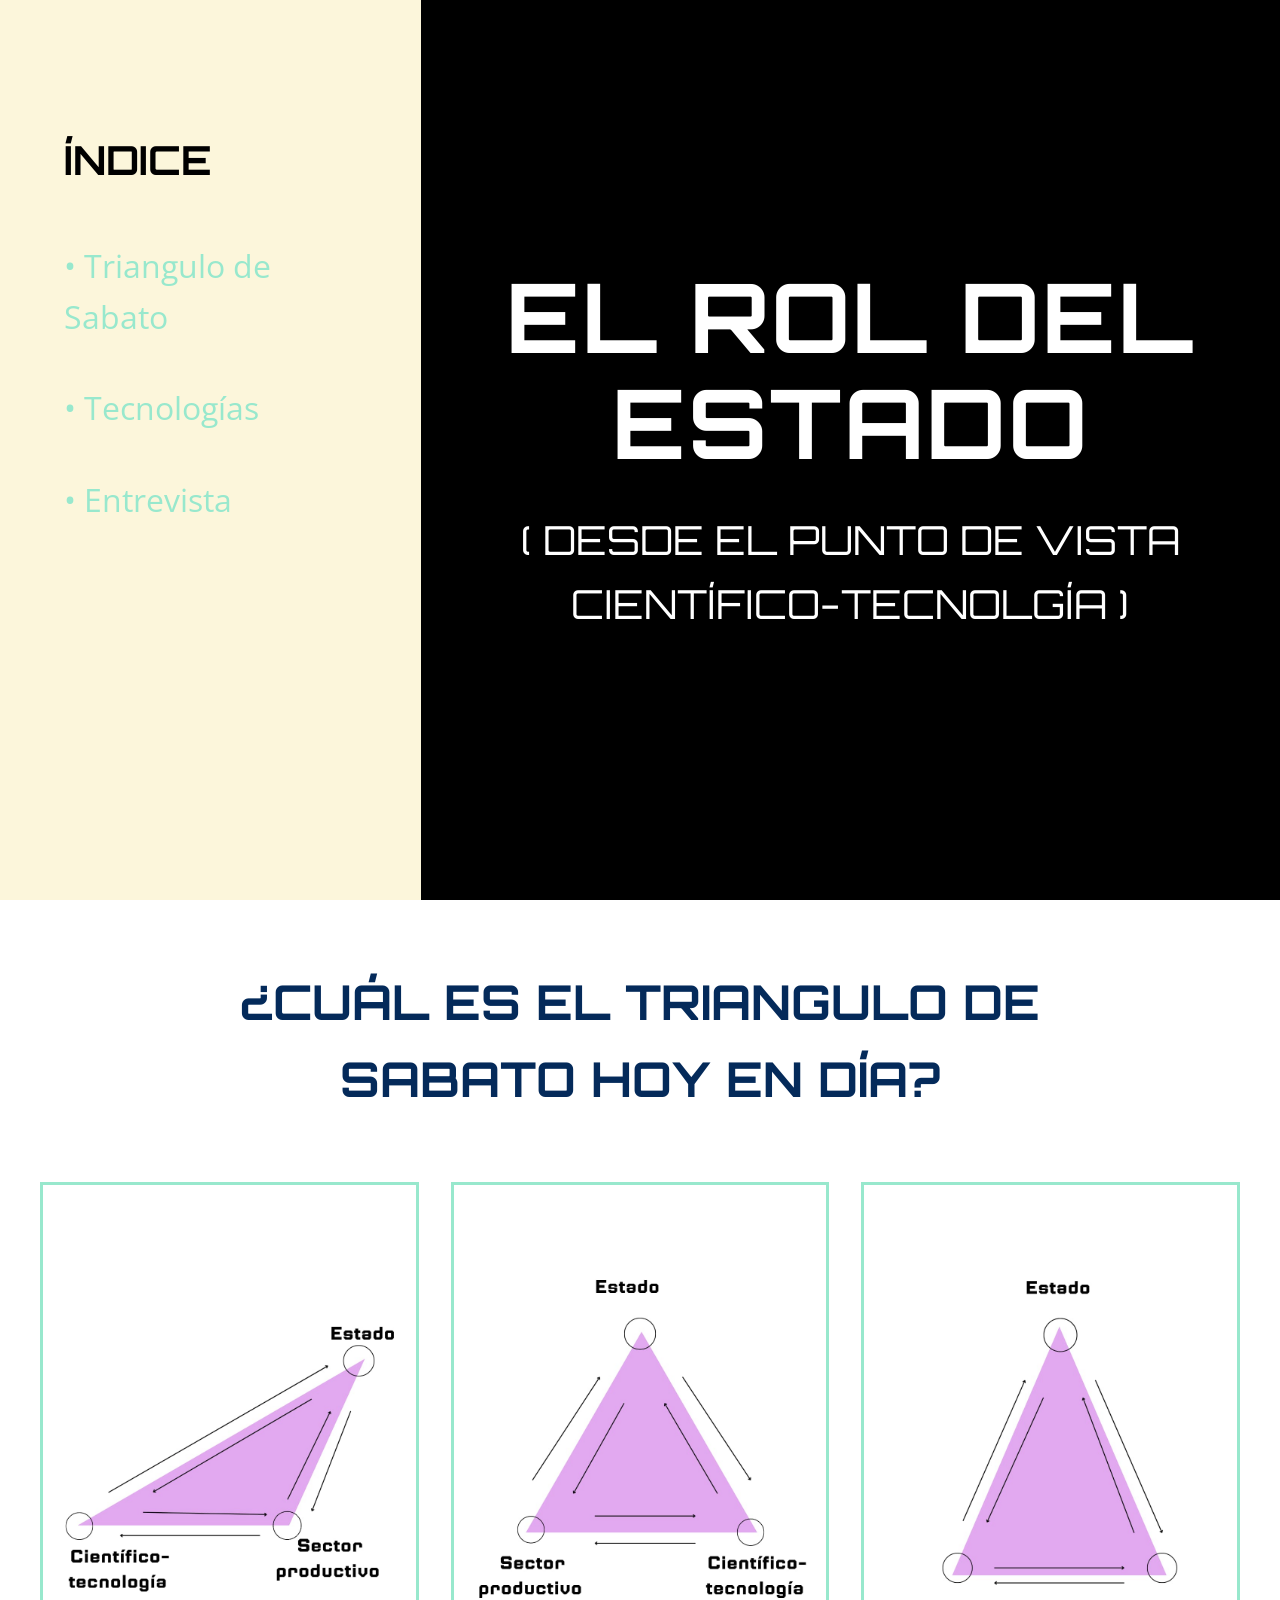
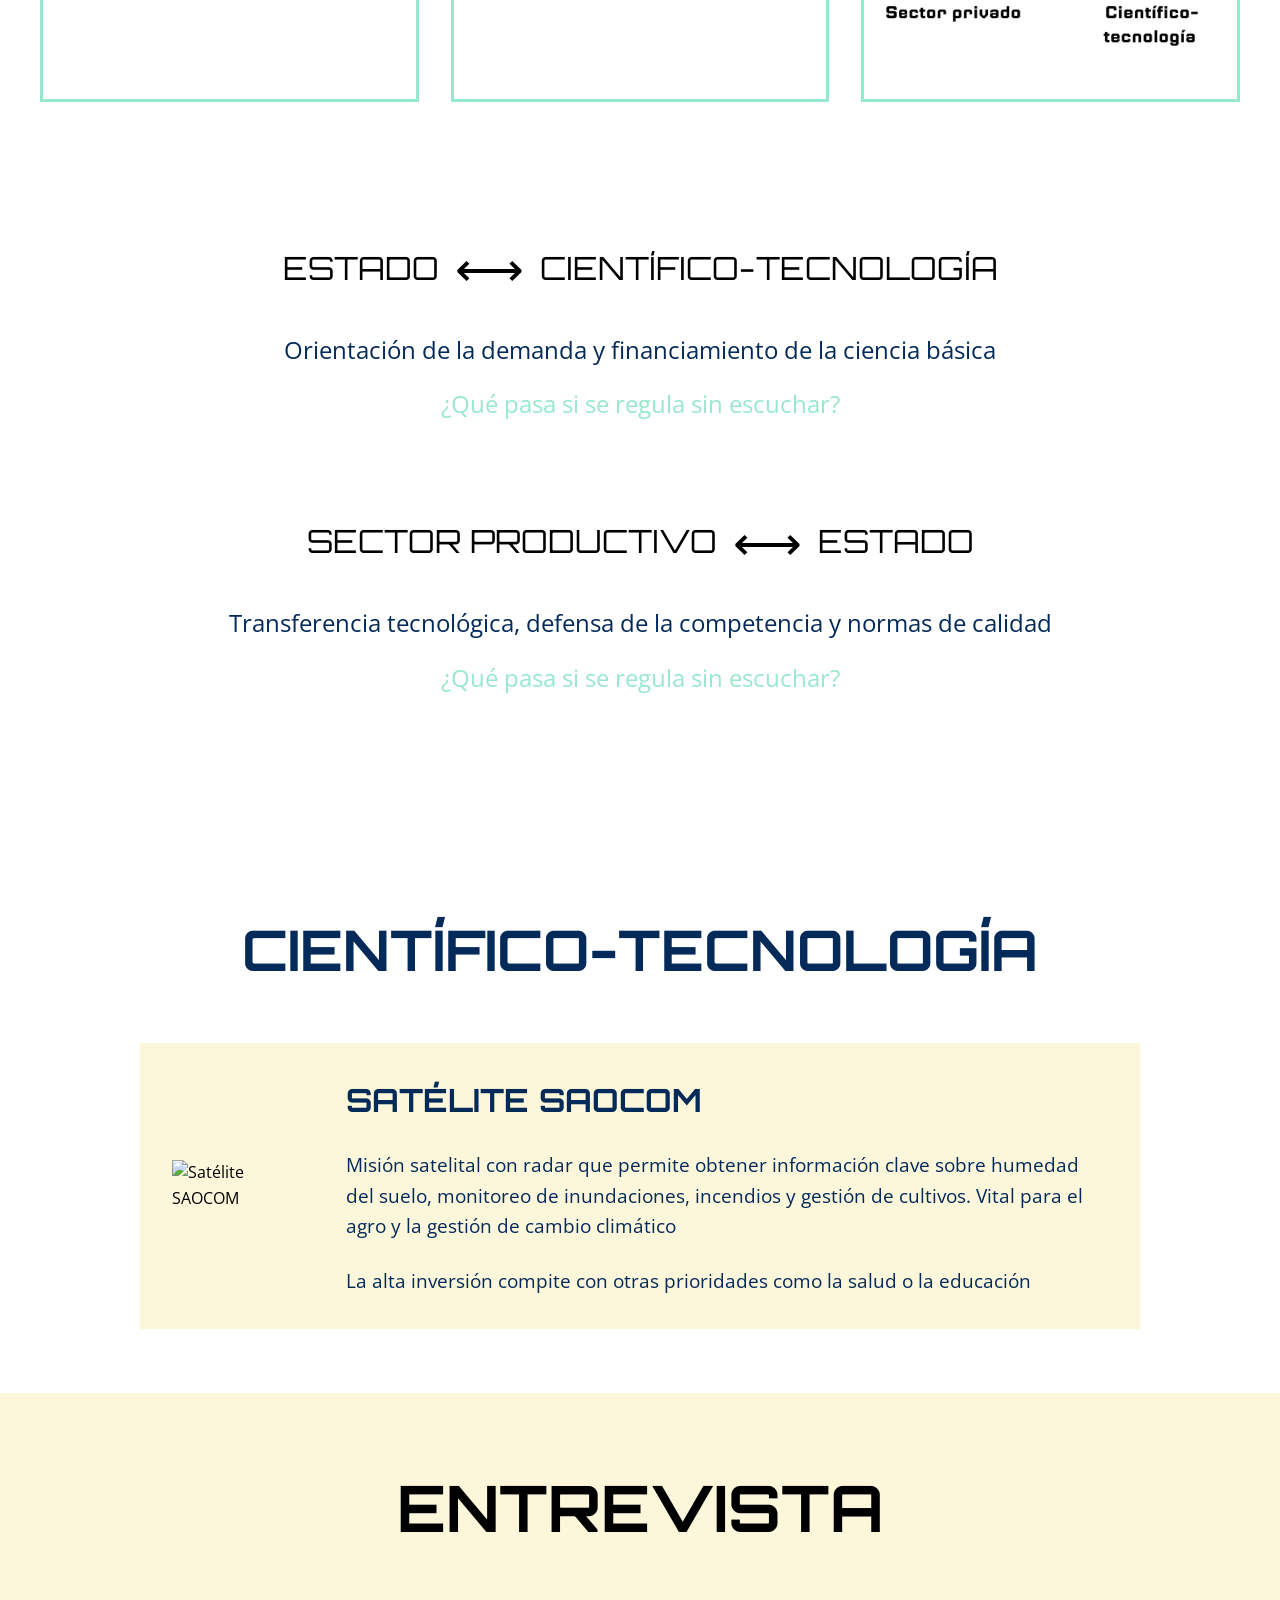
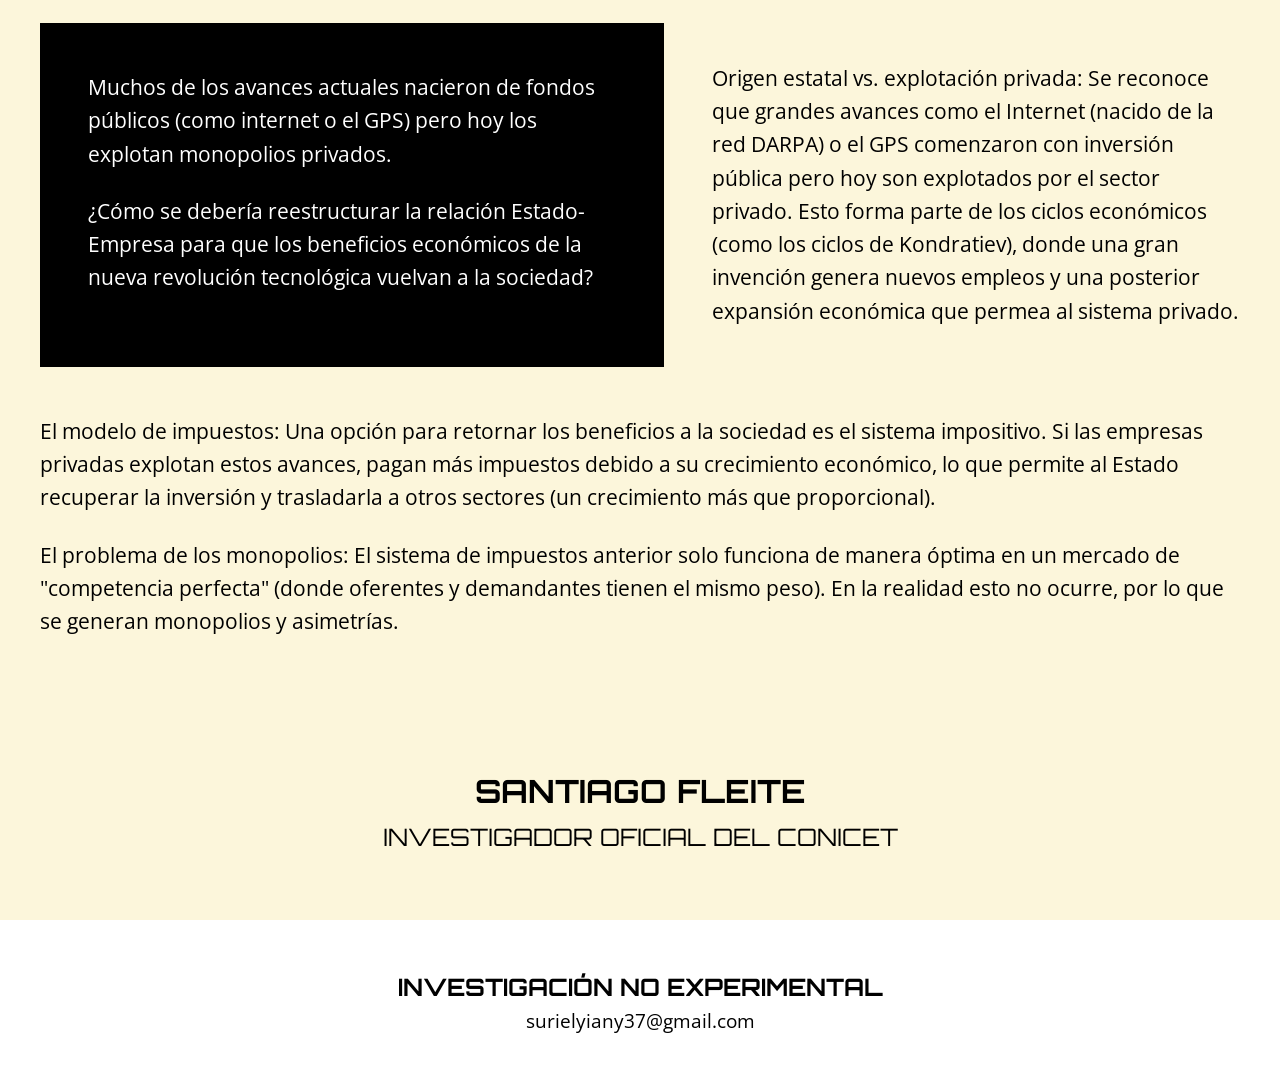
==== yiany_tecnologias/Yiany7.html @ 2f343c91 "corrigiendo Yiany7.html" ====
<!DOCTYPE html>
<html lang="es">
<head>
    <meta charset="UTF-8">
    <meta name="viewport" content="width=device-width, initial-scale=1.0">
    <title>El Rol del Estado - Científico Tecnológico</title>
    <!-- Fuentes de Google -->
    <link rel="preconnect" href="https://fonts.googleapis.com">
    <link rel="preconnect" href="https://fonts.gstatic.com" crossorigin>
    <link href="https://fonts.googleapis.com/css2?family=Open+Sans:wght@400;600&family=Orbitron:wght@400;700&display=swap" rel="stylesheet">
    <!-- Archivo de estilos -->
    <link rel="stylesheet" href="style_yiany6.css">
</head>
<body>

    <main>
        <!-- SECCIÓN 1: Hero e Índice -->
        <section id="hero" class="split-screen">
            <nav class="indice-container">
                <h2>ÍNDICE</h2>
                <ul>
                    <li><a href="#triangulo">• Triangulo de Sabato</a></li>
                    <li><a href="#tecnologia">• Tecnologías</a></li>
                    <li><a href="#entrevista">• Entrevista</a></li>
                </ul>
            </nav>
            <div class="titulo-container">
                <h1>EL ROL DEL<br>ESTADO</h1>
                <p>( DESDE EL PUNTO DE VISTA<br>CIENTÍFICO-TECNOLGÍA )</p>
            </div>
        </section>

        <!-- SECCIÓN 2: Triángulo de Sabato -->
        <section id="triangulo" class="seccion-clara">
            <h2 class="titulo-azul">¿CUÁL ES EL TRIANGULO DE<br>SABATO HOY EN DÍA?</h2>
            
            <div class="grid-triangulos">
                <!-- Acá irán las 3 imágenes de los triángulos -->
                <div class="triangulo-item"><img src="../assets/triangulo-1b.jpeg" alt="Triángulo 1"></div>
                <div class="triangulo-item"><img src="../assets/triangulo-2b.jpeg" alt="Triángulo 2"></div>
                <div class="triangulo-item"><img src="../assets/triangulo-3b.jpeg" alt="Triángulo 3"></div>
            </div>
        </section>

        <!-- SECCIÓN 3: Relaciones -->
        <section id="relaciones" class="seccion-clara">
            <div class="relacion-bloque">
                <div class="flecha-texto">ESTADO <span>&longleftrightarrow;</span> CIENTÍFICO-TECNOLOGÍA</div>
                <p class="texto-azul">Orientación de la demanda y financiamiento de la ciencia básica</p>
                <p class="texto-menta">¿Qué pasa si se regula sin escuchar?</p>
            </div>

            <div class="relacion-bloque">
                <div class="flecha-texto">SECTOR PRODUCTIVO <span>&longleftrightarrow;</span> ESTADO</div>
                <p class="texto-azul">Transferencia tecnológica, defensa de la competencia y normas de calidad</p>
                <p class="texto-menta">¿Qué pasa si se regula sin escuchar?</p>
            </div>
        </section>

        <!-- SECCIÓN 4: Tecnología / Satélite -->
        <section id="tecnologia" class="seccion-clara">
            <h2 class="titulo-azul">CIENTÍFICO-TECNOLOGÍA</h2>
            
            <article class="card-satelite">
                <!-- Reemplazar con el recorte de tu imagen -->
                <img src="ruta-a-tu-imagen-satelite.jpg" alt="Satélite SAOCOM" class="img-satelite">
                <div class="info-satelite">
                    <h3>SATÉLITE SAOCOM</h3>
                    <p>Misión satelital con radar que permite obtener información clave sobre humedad del suelo, monitoreo de inundaciones, incendios y gestión de cultivos. Vital para el agro y la gestión de cambio climático</p>
                    <p class="texto-rosa">La alta inversión compite con otras prioridades como la salud o la educación</p>
                </div>
            </article>
        </section>

        <!-- SECCIÓN 5: Entrevista -->
        <section id="entrevista" class="seccion-clara">
            <h2>ENTREVISTA</h2>
            
            <div class="layout-asimetrico">
                <div class="caja-negra">
                    <p>Muchos de los avances actuales nacieron de fondos públicos (como internet o el GPS) pero hoy los explotan monopolios privados.</p>
                    <p>¿Cómo se debería reestructurar la relación Estado-Empresa para que los beneficios económicos de la nueva revolución tecnológica vuelvan a la sociedad?</p>
                </div>
                <div class="texto-derecha">
                    <p>Origen estatal vs. explotación privada: Se reconoce que grandes avances como el Internet (nacido de la red DARPA) o el GPS comenzaron con inversión pública pero hoy son explotados por el sector privado. Esto forma parte de los ciclos económicos (como los ciclos de Kondratiev), donde una gran invención genera nuevos empleos y una posterior expansión económica que permea al sistema privado.</p>
                </div>
            </div>

            <div class="texto-inferior">
                <p>El modelo de impuestos: Una opción para retornar los beneficios a la sociedad es el sistema impositivo. Si las empresas privadas explotan estos avances, pagan más impuestos debido a su crecimiento económico, lo que permite al Estado recuperar la inversión y trasladarla a otros sectores (un crecimiento más que proporcional).</p>
                <p>El problema de los monopolios: El sistema de impuestos anterior solo funciona de manera óptima en un mercado de "competencia perfecta" (donde oferentes y demandantes tienen el mismo peso). En la realidad esto no ocurre, por lo que se generan monopolios y asimetrías.</p>
            </div>
        </section>
    </main>

    <!-- FOOTER -->
    <footer id="contacto">
        <h3>SANTIAGO FLEITE</h3>
        <p>INVESTIGADOR OFICIAL DEL CONICET</p>
        <div class="separador"></div>
        <h4>INVESTIGACIÓN NO EXPERIMENTAL</h4>
        <p>surielyiany37@gmail.com</p>
    </footer>

</body>
</html>
---- yiany_tecnologias/style_yiany6.css ----
/* =========================================
   1. VARIABLES DE DISEÑO (Design System)
========================================= */
:root {
    /* Colores extraídos del diseño original */
    --color-fondo-crema: #fcf6db;
    --color-negro: #000000;
    --color-blanco: #ffffff;
    --color-menta: #98e8cd;
    --color-azul-oscuro: #042a5a;
    --color-rosa-claro: #e1a9f0;

    /* Tipografías */
    --font-titulos: 'Orbitron', sans-serif;
    --font-texto: 'Open Sans', sans-serif;
}

/* =========================================
   2. RESET Y ESTILOS BASE
========================================= */
* {
    margin: 0;
    padding: 0;
    box-sizing: border-box;
}

html {
    scroll-behavior: smooth; /* Efecto de deslizamiento suave en el índice */
}

body {
    font-family: var(--font-texto);
    background-color: var(--color-fondo-crema);
    color: var(--color-negro);
    line-height: 1.6;
}

/* Utilidades tipográficas globales */
h1, h2, h3, h4, .titulo-azul, .flecha-texto {
    font-family: var(--font-titulos);
}

a {
    text-decoration: none;
    color: inherit;
}

ul {
    list-style: none;
}

/* Clases de colores comunes */
.seccion-clara {
    background-color: var(--color-fondo-crema);
    padding: 4rem 2rem;
}

.titulo-azul {
    color: var(--color-azul-oscuro);
    text-align: center;
}

.texto-menta {
    color: var(--color-menta);
}

.texto-azul {
    color: var(--color-azul-oscuro);
}

.texto-rosa {
    color: var(--color-rosa-claro);
}

/* (A partir de acá agregaremos en el próximo paso el código de Flexbox y Grid para maquetar) */
/* =========================================
   FASE 4: MAQUETACIÓN POR SECCIONES
========================================= */

/* --- SECCIÓN 1: Hero e Índice (Pantalla dividida) --- */
.split-screen {
    display: flex;
    min-height: 100vh; /* Ocupa toda la altura de la pantalla */
}

.indice-container {
    flex: 1; /* Ocupa 1 parte del ancho */
    background-color: var(--color-fondo-crema);
    padding: 10% 5%;
    display: flex;
    flex-direction: column;
    gap: 2rem;
}

.indice-container h2 {
    font-size: 2.5rem;
    margin-bottom: 1rem;
}

.indice-container ul {
    display: flex;
    flex-direction: column;
    gap: 2.5rem;
}

.indice-container a {
    color: var(--color-menta);
    font-size: 2rem;
    transition: color 0.3s ease;
}

.indice-container a:hover {
    color: var(--color-azul-oscuro);
}

.titulo-container {
    flex: 2.5; /* Ocupa 2.5 partes del ancho (es más ancho que el índice) */
    background-color: var(--color-negro);
    color: var(--color-blanco);
    display: flex;
    flex-direction: column;
    justify-content: center;
    align-items: center;
    text-align: center;
    padding: 5%;
}

.titulo-container h1 {
    font-size: 6rem;
    line-height: 1.1;
    margin-bottom: 2rem;
    letter-spacing: 2px;
}

.titulo-container p {
    font-size: 2.5rem;
    font-family: var(--font-titulos); /* Usamos la fuente futurista para el subtítulo también */
}

/* --- SECCIÓN 2: Triángulo de Sabato --- */
#triangulo {
    background-color: var(--color-blanco);
}

#triangulo .titulo-azul {
    font-size: 3rem;
    margin-bottom: 4rem;
}

.grid-triangulos {
    display: grid;
    grid-template-columns: repeat(3, 1fr); /* 3 columnas iguales */
    gap: 2rem;
    max-width: 1200px;
    margin: 0 auto;
}

.triangulo-item {
    border: 3px solid var(--color-menta);
    padding: 1rem;
    display: flex;
    justify-content: center;
    align-items: center;
}

.triangulo-item img {
    max-width: 100%;
    height: auto;
}

/* --- SECCIÓN 3: Relaciones --- */
#relaciones {
    background-color: var(--color-blanco);
    text-align: center;
}

.relacion-bloque {
    margin-bottom: 5rem;
}

.flecha-texto {
    font-size: 2rem;
    margin-bottom: 1.5rem;
    display: flex;
    justify-content: center;
    align-items: center;
    gap: 1rem;
}

.flecha-texto span {
    font-size: 3rem; /* Hace la flecha más grande */
}

#relaciones .texto-azul {
    font-size: 1.5rem;
    margin-bottom: 1rem;
}

#relaciones .texto-menta {
    font-size: 1.5rem;
}

/* --- SECCIÓN 4: Tecnología / Satélite --- */
#tecnologia {
    background-color: var(--color-blanco);
}

#tecnologia h2 {
    font-size: 3.5rem;
    margin-bottom: 3rem;
}

.card-satelite {
    display: flex;
    background-color: var(--color-fondo-crema);
    max-width: 1000px;
    margin: 0 auto;
    padding: 2rem;
    gap: 3rem;
    align-items: center;
}

.img-satelite {
    width: 300px;
    height: auto;
    object-fit: cover;
}

.info-satelite h3 {
    font-size: 2rem;
    color: var(--color-azul-oscuro);
    margin-bottom: 1.5rem;
}

.info-satelite p {
    font-size: 1.2rem;
    margin-bottom: 1.5rem;
    color: var(--color-azul-oscuro);
}

.info-satelite .texto-rosa {
    font-size: 1.2rem;
    margin-bottom: 0;
}

/* --- SECCIÓN 5: Entrevista --- */
#entrevista {
    background-color: var(--color-fondo-crema);
}

#entrevista h2 {
    font-size: 4rem;
    text-align: center;
    margin-bottom: 4rem;
}

.layout-asimetrico {
    display: flex;
    max-width: 1200px;
    margin: 0 auto 3rem auto;
    gap: 3rem;
    align-items: center;
}

.caja-negra {
    background-color: var(--color-negro);
    color: var(--color-blanco);
    padding: 3rem;
    flex: 1; /* Ocupa la mitad del espacio disponible */
    font-size: 1.3rem;
}

.caja-negra p {
    margin-bottom: 1.5rem;
}

.texto-derecha {
    flex: 1; /* Ocupa la otra mitad */
    font-size: 1.3rem;
}

.texto-inferior {
    max-width: 1200px;
    margin: 0 auto;
    font-size: 1.3rem;
    display: flex;
    flex-direction: column;
    gap: 1.5rem;
}

/* --- FOOTER --- */
footer {
    text-align: center;
}

footer h3 {
    background-color: var(--color-fondo-crema);
    padding-top: 4rem;
    font-size: 2rem;
}

footer p:nth-of-type(1) {
    background-color: var(--color-fondo-crema);
    padding-bottom: 4rem;
    font-family: var(--font-titulos);
    font-size: 1.5rem;
}

footer h4 {
    background-color: var(--color-blanco);
    padding-top: 3rem;
    font-size: 1.5rem;
}

footer p:nth-of-type(2) {
    background-color: var(--color-blanco);
    padding-bottom: 3rem;
    font-size: 1.2rem;
}

/* =========================================
   FASE 5: RESPONSIVE WEB DESIGN (Tablets y Móviles)
========================================= */

/* --- Adaptación para Tablets (Pantallas medianas) --- */
@media (max-width: 992px) {
    .grid-triangulos {
        grid-template-columns: repeat(2, 1fr); /* Pasa de 3 a 2 columnas */
    }
    
    .titulo-container h1 {
        font-size: 4.5rem; /* Achicamos un poco el título gigante */
    }
    
    .card-satelite {
        gap: 1.5rem;
    }
}

/* --- Adaptación para Celulares (Pantallas chicas) --- */
@media (max-width: 768px) {
    
    /* 1. Hero: Pasa de lado a lado a arriba y abajo */
    .split-screen {
        flex-direction: column;
    }
    
    .indice-container {
        padding: 3rem 2rem;
        align-items: center; /* Centramos el índice en móviles */
        text-align: center;
    }
    
    .indice-container ul {
        align-items: center;
    }
    
    .titulo-container {
        padding: 4rem 2rem;
    }

    .titulo-container h1 {
        font-size: 3.5rem;
    }
    
    .titulo-container p {
        font-size: 1.5rem;
    }
    
    /* 2. Triángulos: 1 sola columna */
    .grid-triangulos {
        grid-template-columns: 1fr; 
    }
    
    /* 3. Relaciones: Ajuste de textos y rotación de flecha */
    .flecha-texto {
        font-size: 1.2rem;
        flex-direction: column; /* Apilamos el texto y la flecha */
        gap: 0.5rem;
    }
    
    .flecha-texto span {
        transform: rotate(90deg); /* Ponemos la flecha en vertical */
    }
    
    /* 4. Satélite: Imagen arriba, texto abajo */
    .card-satelite {
        flex-direction: column;
        text-align: center;
        padding: 1.5rem;
    }
    
    /* 5. Entrevista: Cajas apiladas */
    .layout-asimetrico {
        flex-direction: column;
        gap: 1.5rem;
    }
    
    .caja-negra, .texto-derecha {
        width: 100%;
        padding: 2rem;
    }
    
    /* Ajustes tipográficos generales para que no desborden */
    .seccion-clara {
        padding: 3rem 1.5rem;
    }
    
    #entrevista h2, #tecnologia h2, #triangulo .titulo-azul {
        font-size: 2.2rem;
    }
}
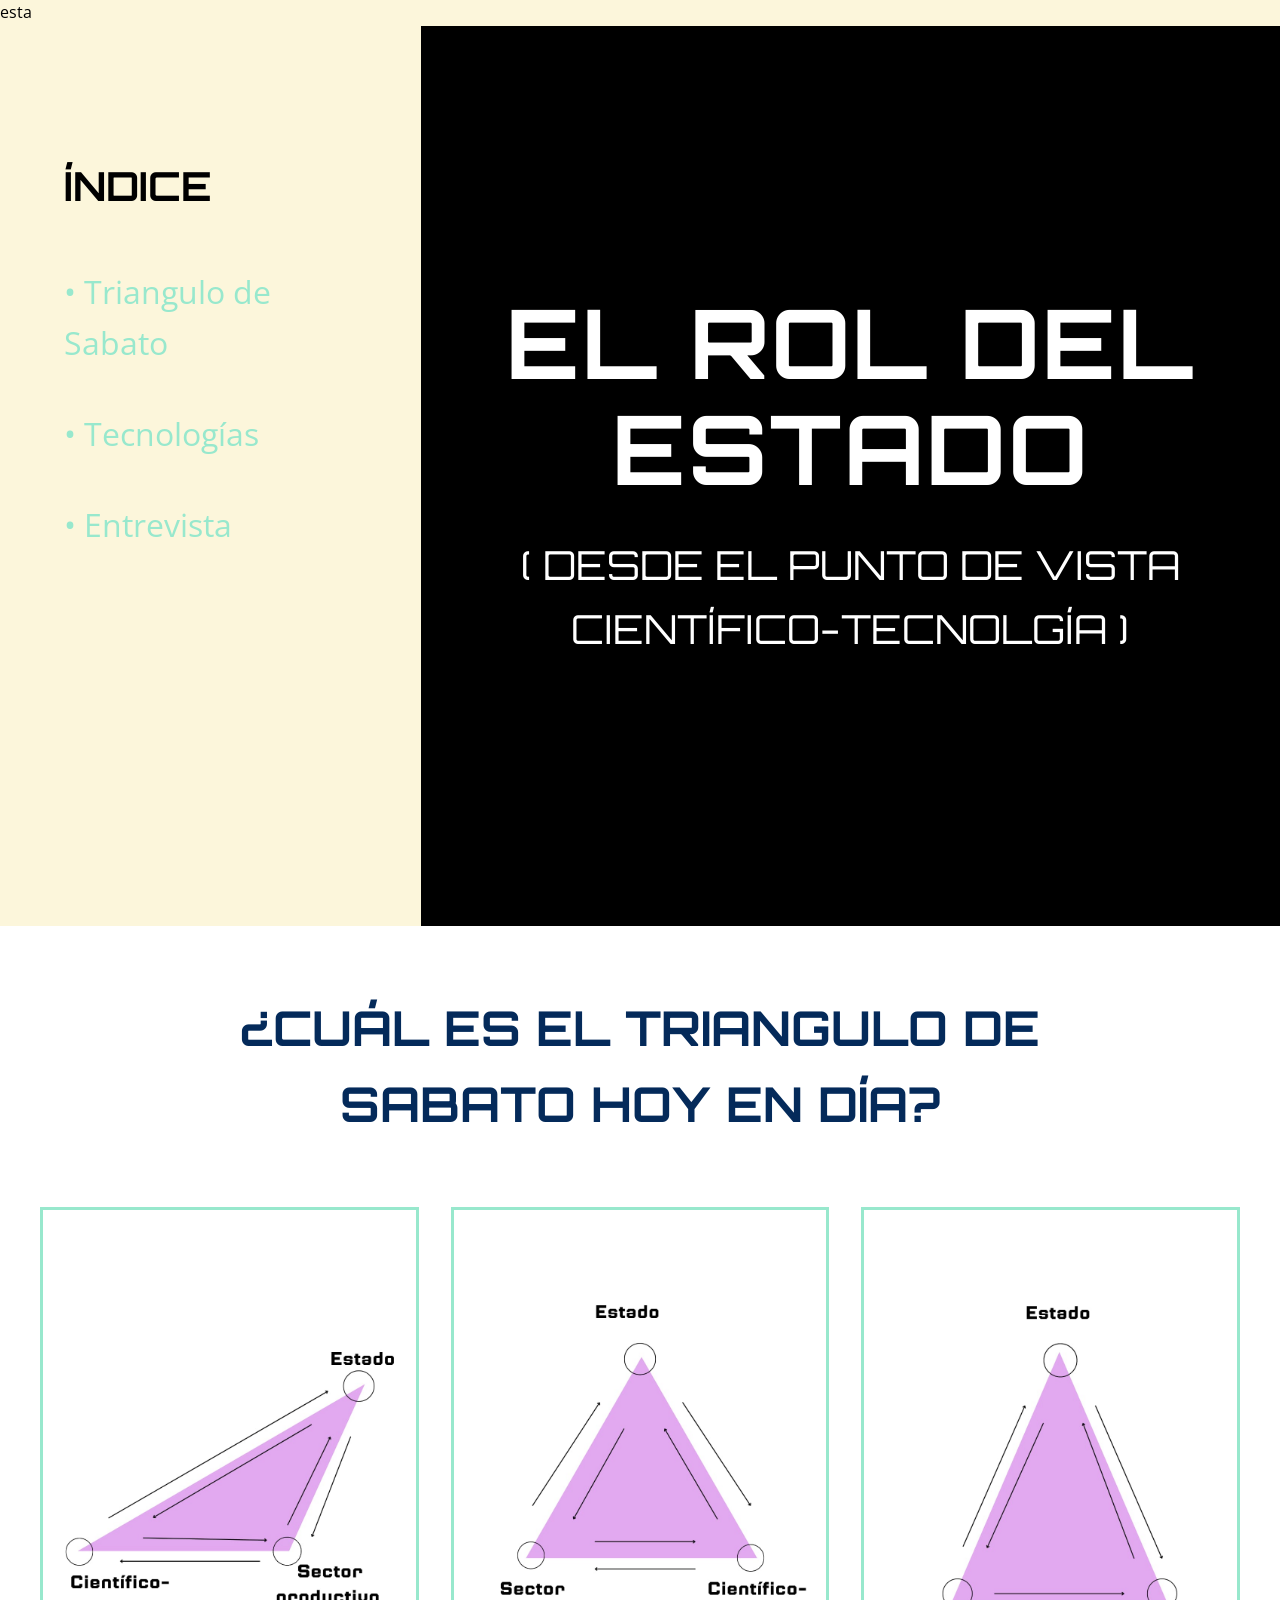
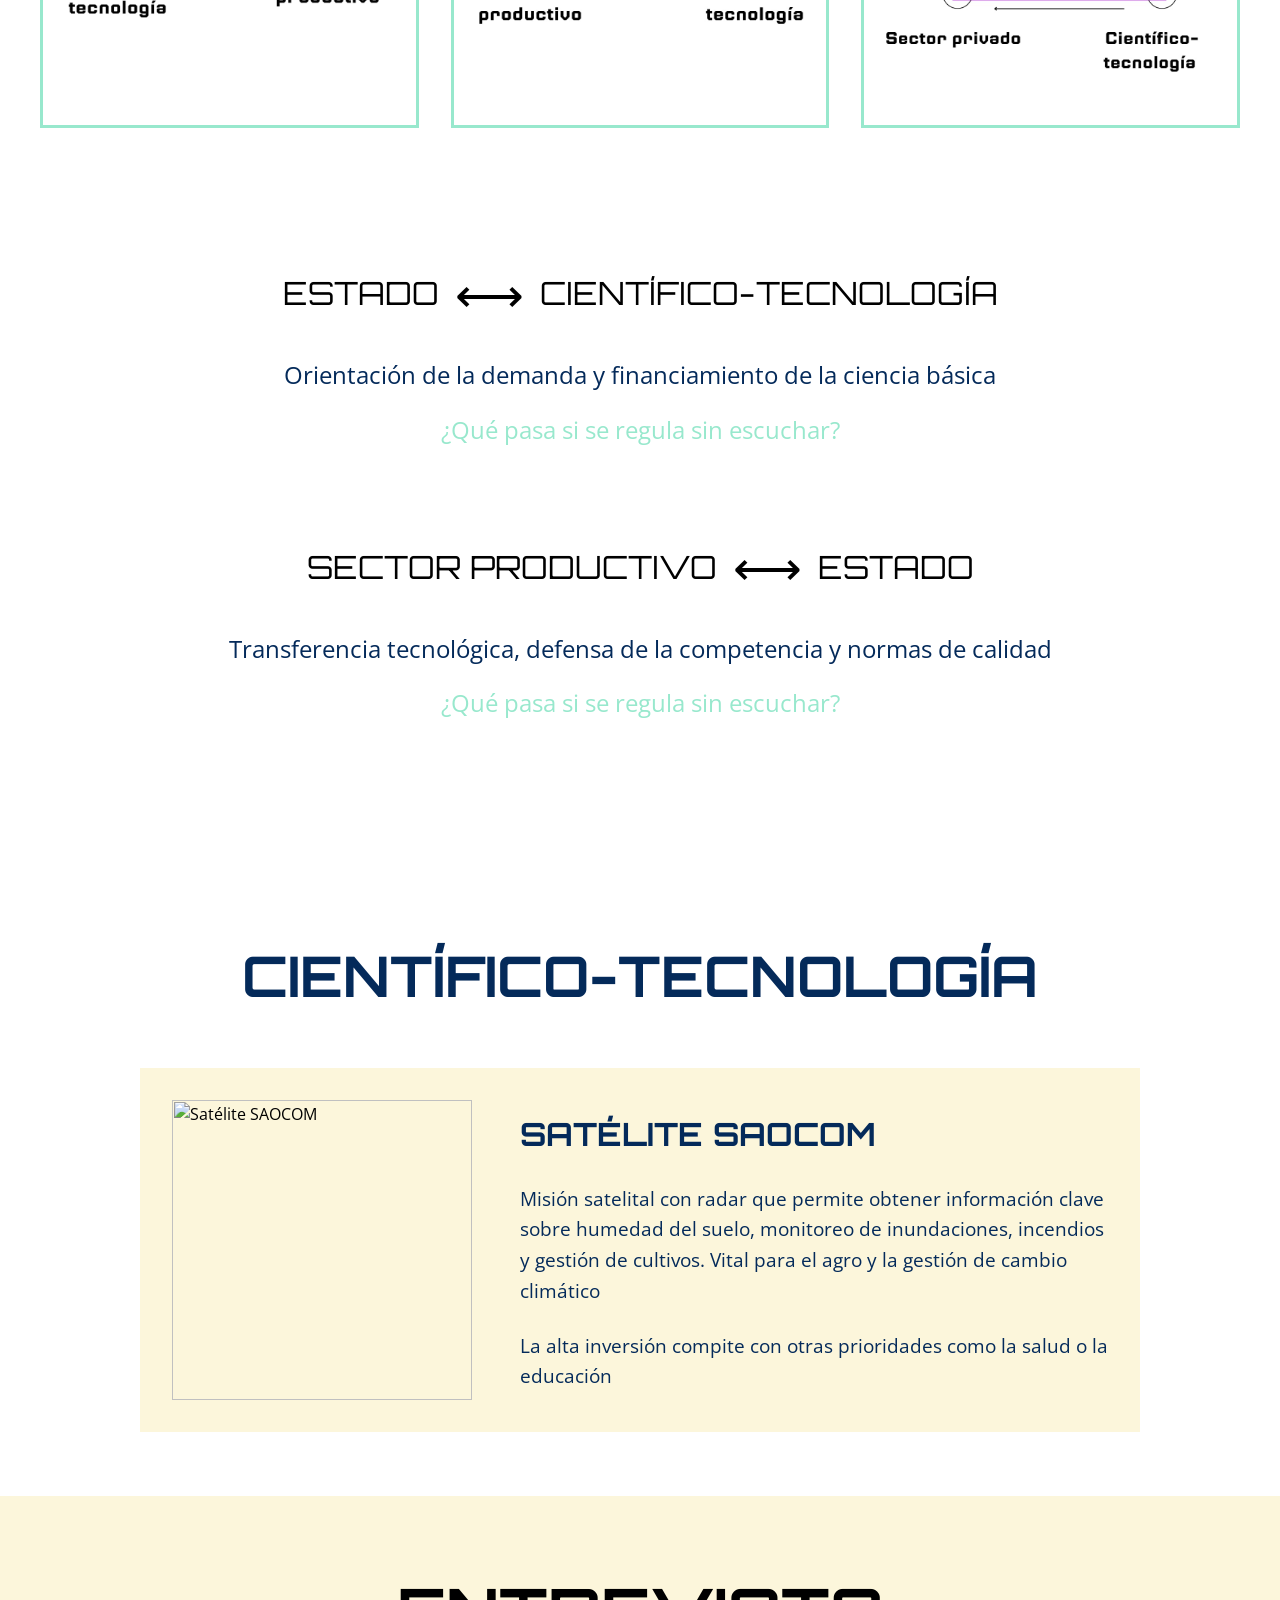
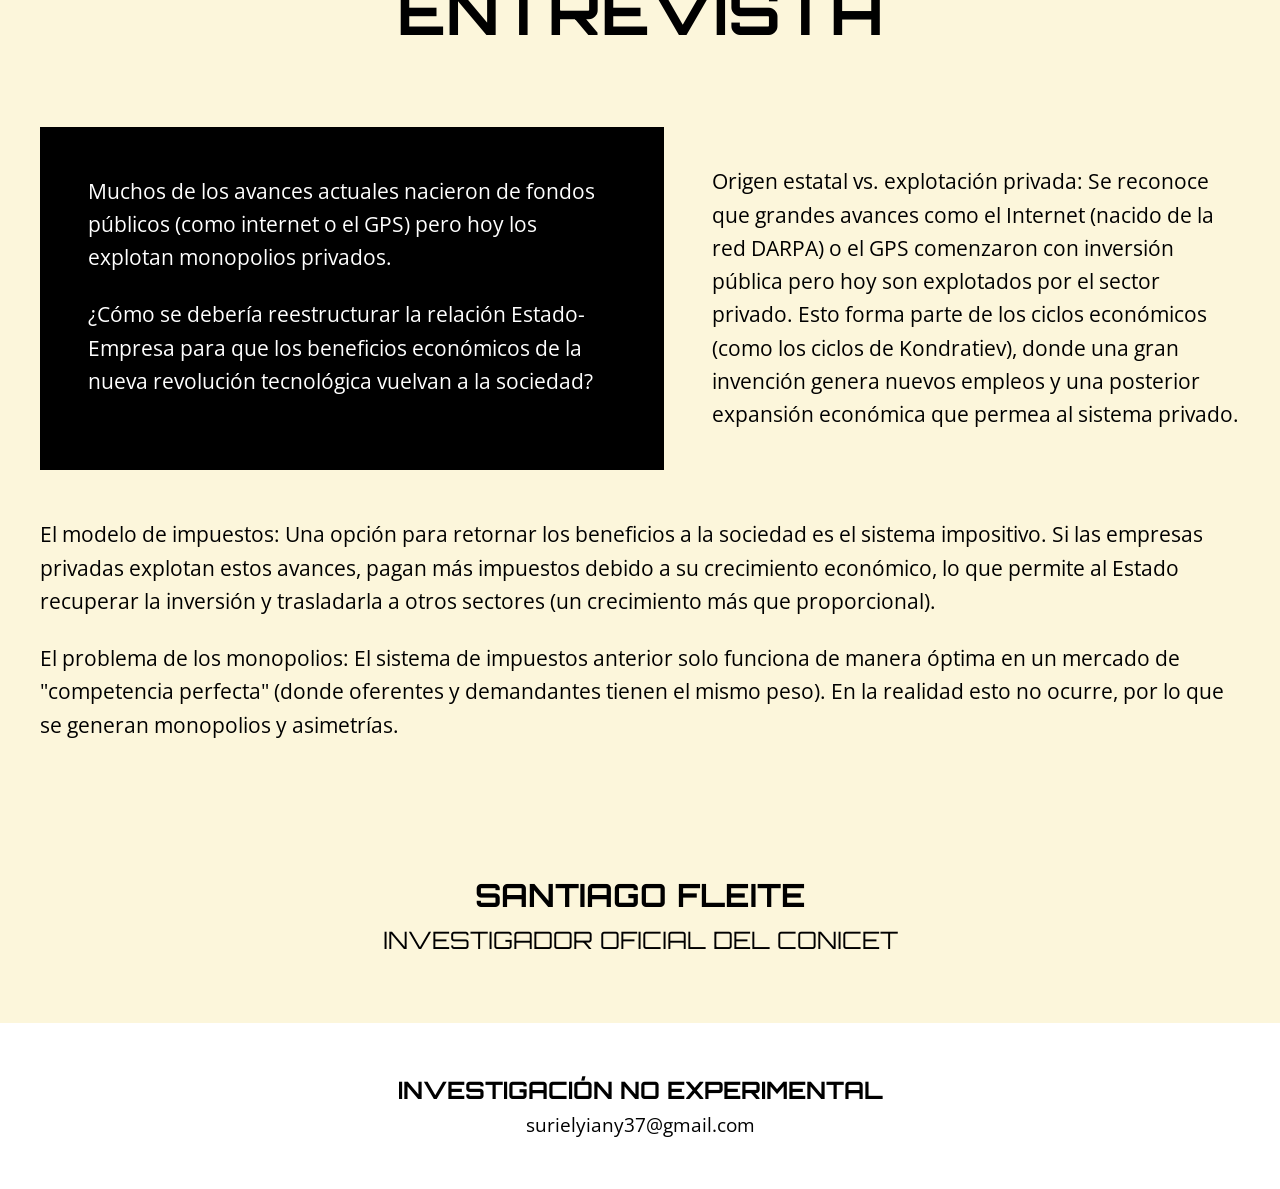
==== commit 1dc8966d: "todo corregido y finiquitado en index.html, seguimos con yiany7.html" ====
--- a/yiany_tecnologias/Yiany7.html
+++ b/yiany_tecnologias/Yiany7.html
@@ -1,4 +1,4 @@
-<!DOCTYPE html>
+esta<!DOCTYPE html>
 <html lang="es">
 <head>
     <meta charset="UTF-8">
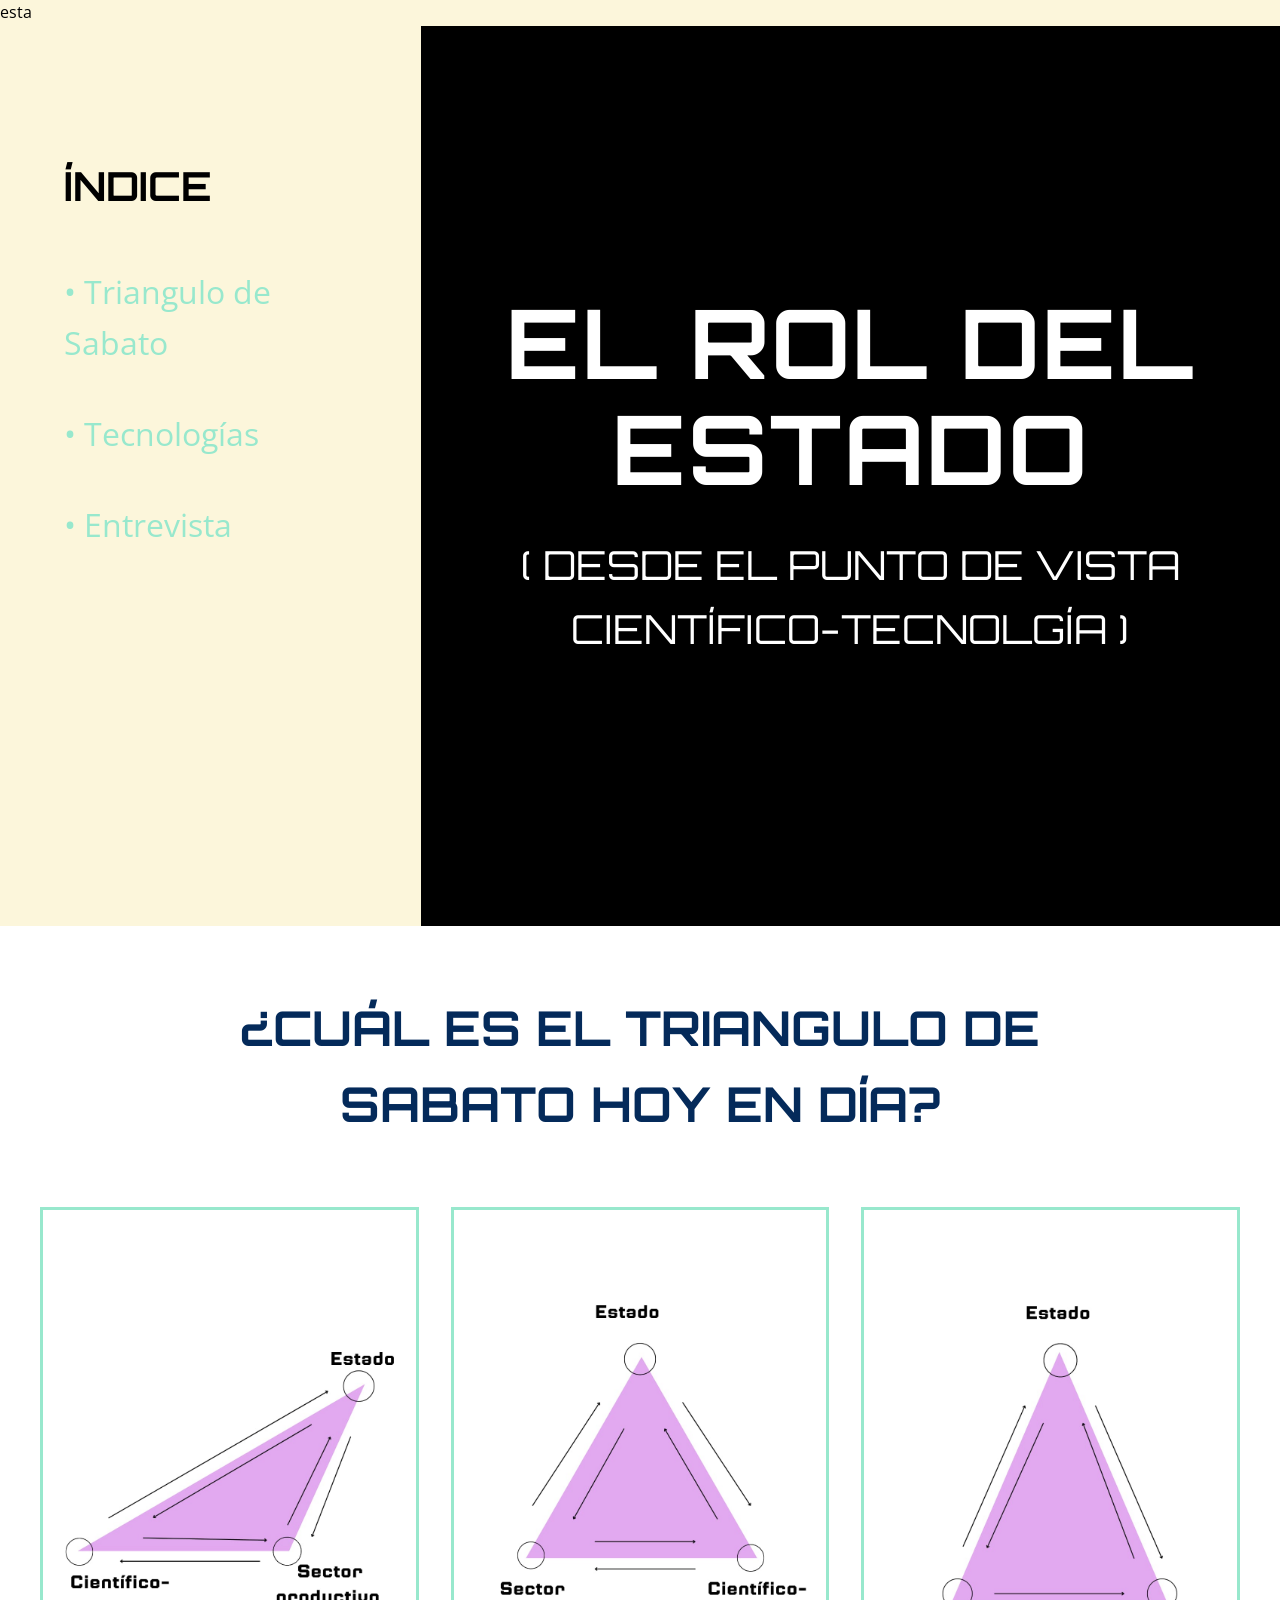
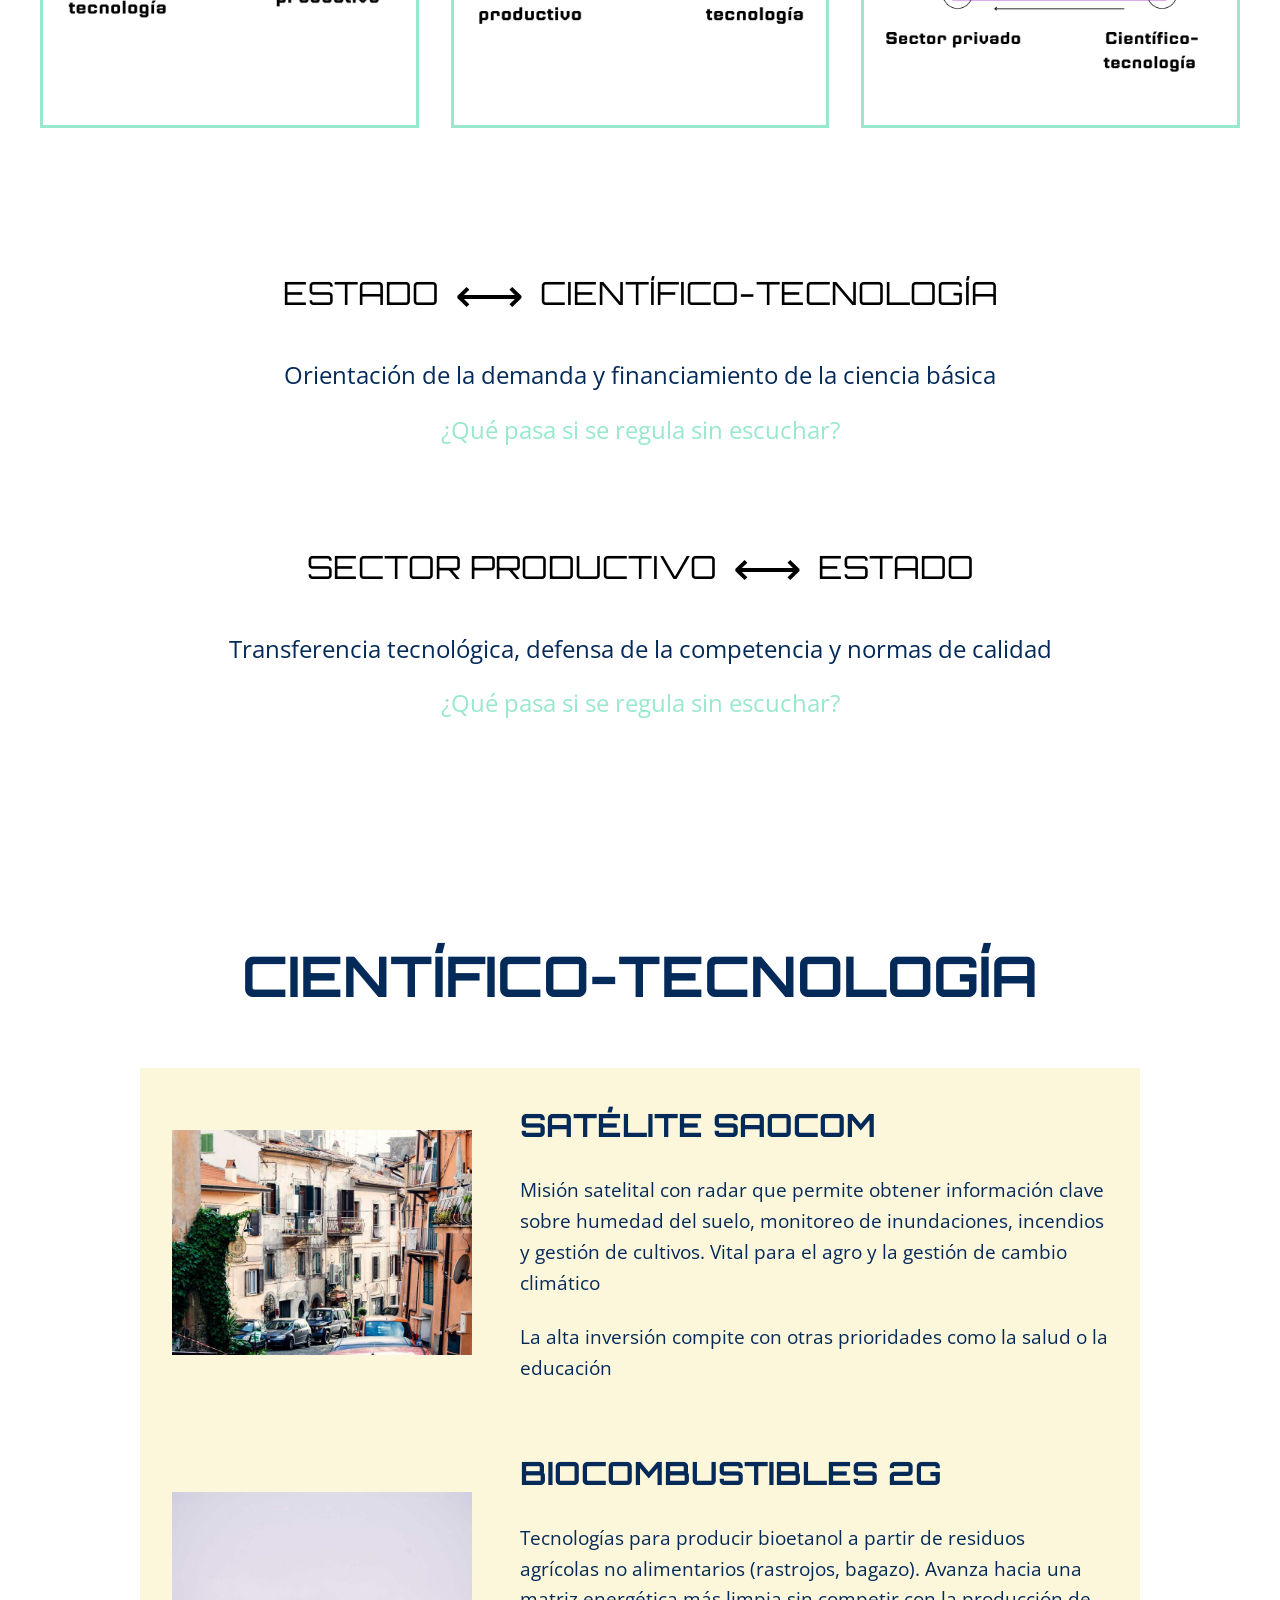
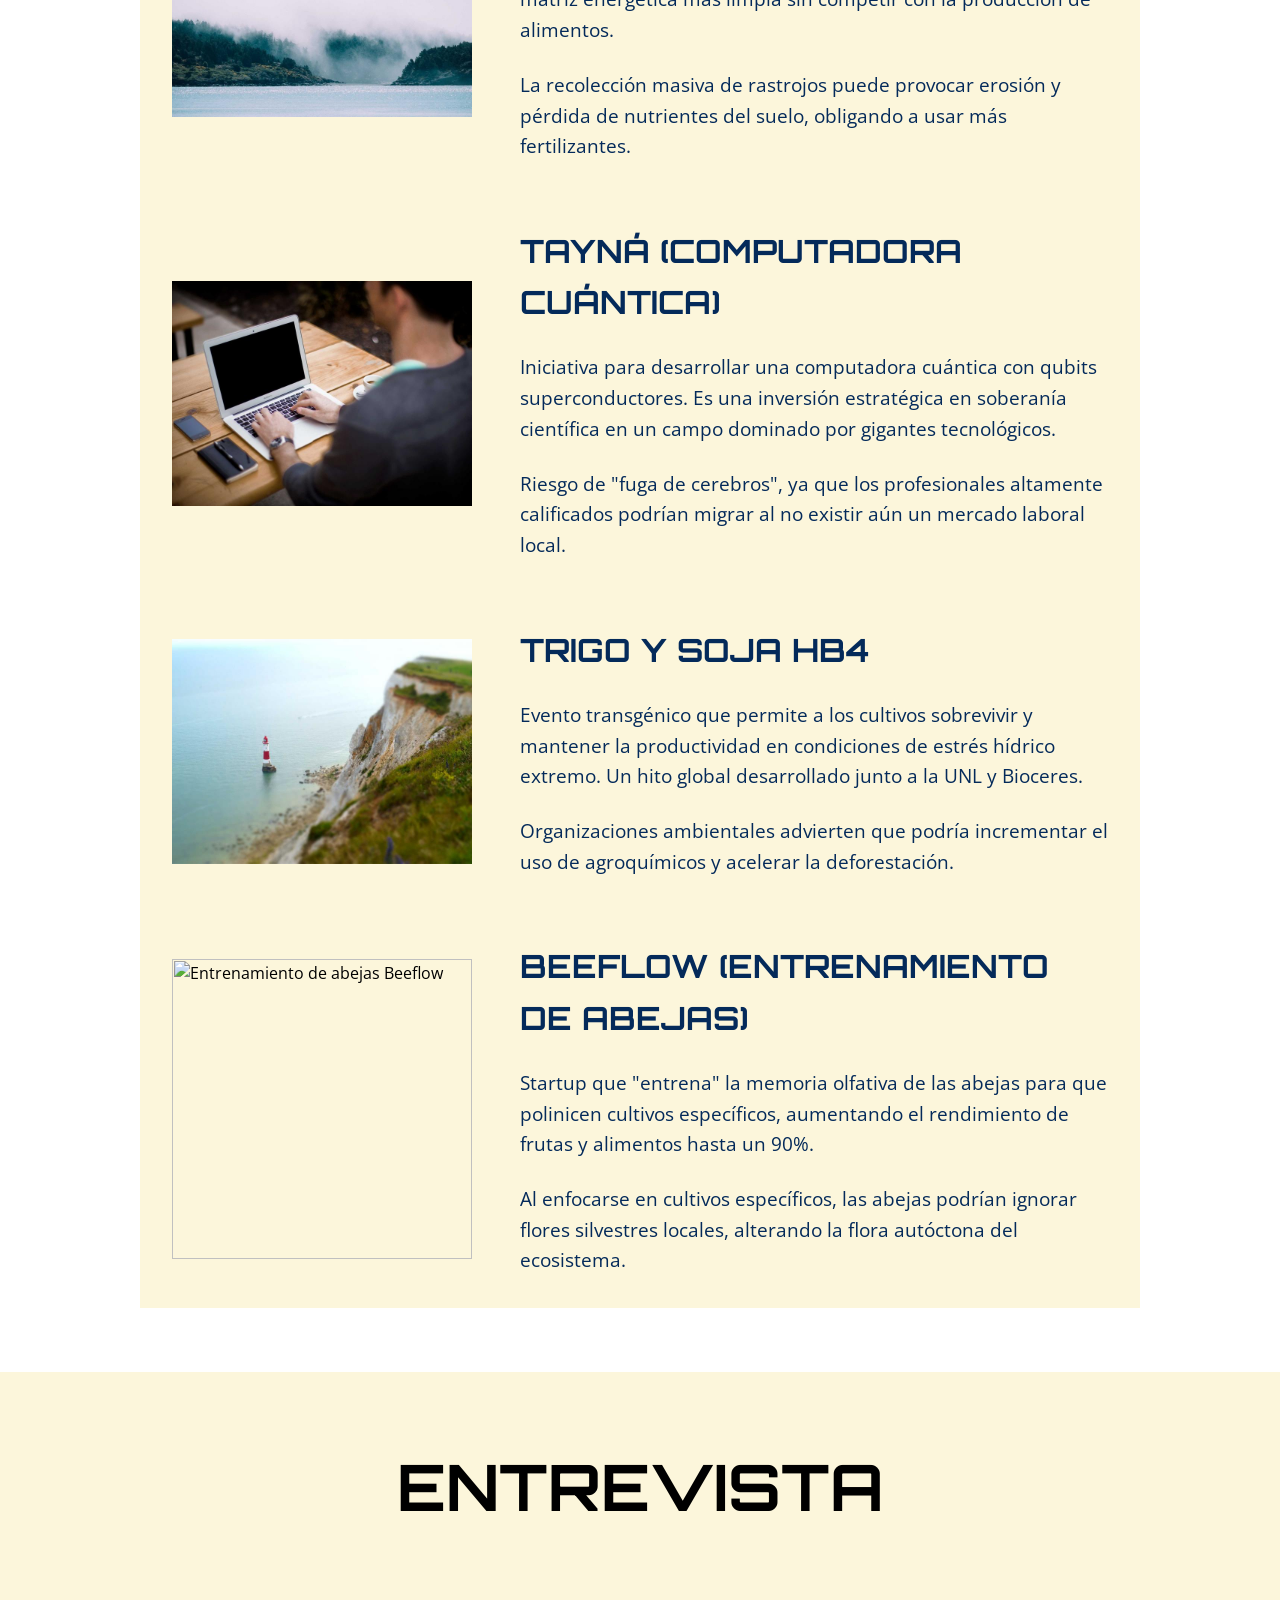
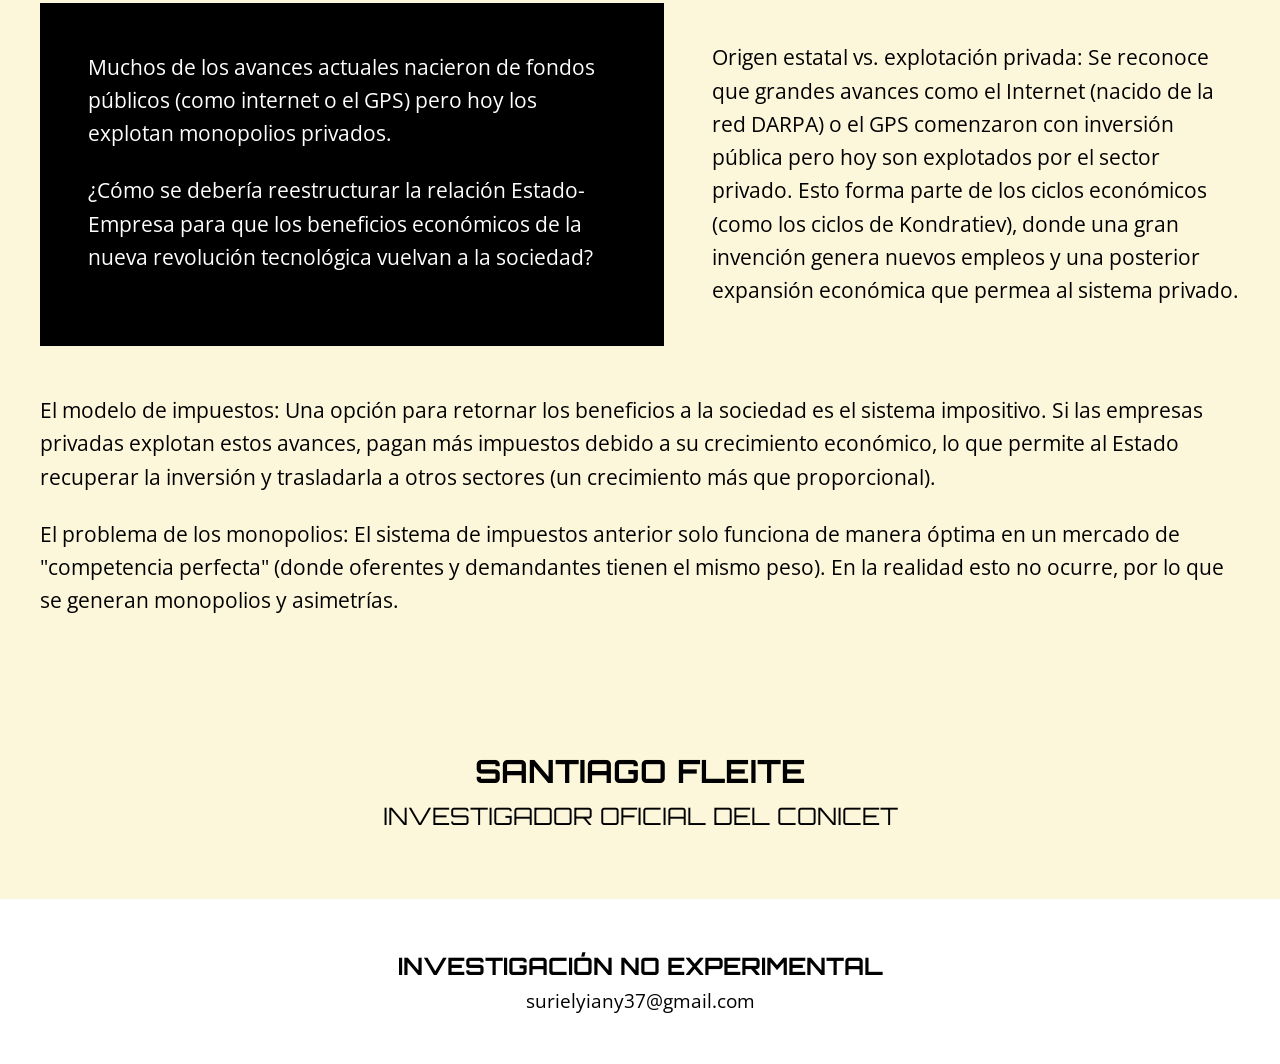
==== commit fc5d39be: "Yiany7.html, mejorando" ====
--- a/yiany_tecnologias/Yiany7.html
+++ b/yiany_tecnologias/Yiany7.html
@@ -63,11 +63,47 @@
             
             <article class="card-satelite">
                 <!-- Reemplazar con el recorte de tu imagen -->
-                <img src="ruta-a-tu-imagen-satelite.jpg" alt="Satélite SAOCOM" class="img-satelite">
+                <img src="../assets/saocom.jpg" alt="Satélite SAOCOM" class="img-satelite">
                 <div class="info-satelite">
                     <h3>SATÉLITE SAOCOM</h3>
                     <p>Misión satelital con radar que permite obtener información clave sobre humedad del suelo, monitoreo de inundaciones, incendios y gestión de cultivos. Vital para el agro y la gestión de cambio climático</p>
                     <p class="texto-rosa">La alta inversión compite con otras prioridades como la salud o la educación</p>
+                </div>
+            </article>
+
+            <article class="card-satelite">
+                <img src="../assets/biocombustibles.jpg" alt="Biocombustibles de segunda generación" class="img-satelite">
+                <div class="info-satelite">
+                    <h3>BIOCOMBUSTIBLES 2G</h3>
+                    <p>Tecnologías para producir bioetanol a partir de residuos agrícolas no alimentarios (rastrojos, bagazo). Avanza hacia una matriz energética más limpia sin competir con la producción de alimentos.</p>
+                    <p class="texto-rosa">La recolección masiva de rastrojos puede provocar erosión y pérdida de nutrientes del suelo, obligando a usar más fertilizantes.</p>
+                </div>
+            </article>
+
+            <article class="card-satelite">
+                <img src="../assets/tayna.jpg" alt="Computadora Cuántica Tayná" class="img-satelite">
+                <div class="info-satelite">
+                    <h3>TAYNÁ (COMPUTADORA CUÁNTICA)</h3>
+                    <p>Iniciativa para desarrollar una computadora cuántica con qubits superconductores. Es una inversión estratégica en soberanía científica en un campo dominado por gigantes tecnológicos.</p>
+                    <p class="texto-rosa">Riesgo de "fuga de cerebros", ya que los profesionales altamente calificados podrían migrar al no existir aún un mercado laboral local.</p>
+                </div>
+            </article>
+
+            <article class="card-satelite">
+                <img src="../assets/hb4.jpg" alt="Trigo y Soja HB4" class="img-satelite">
+                <div class="info-satelite">
+                    <h3>TRIGO Y SOJA HB4</h3>
+                    <p>Evento transgénico que permite a los cultivos sobrevivir y mantener la productividad en condiciones de estrés hídrico extremo. Un hito global desarrollado junto a la UNL y Bioceres.</p>
+                    <p class="texto-rosa">Organizaciones ambientales advierten que podría incrementar el uso de agroquímicos y acelerar la deforestación.</p>
+                </div>
+            </article>
+
+            <article class="card-satelite">
+                <img src="../assets/beeflow.jpg" alt="Entrenamiento de abejas Beeflow" class="img-satelite">
+                <div class="info-satelite">
+                    <h3>BEEFLOW (ENTRENAMIENTO DE ABEJAS)</h3>
+                    <p>Startup que "entrena" la memoria olfativa de las abejas para que polinicen cultivos específicos, aumentando el rendimiento de frutas y alimentos hasta un 90%.</p>
+                    <p class="texto-rosa">Al enfocarse en cultivos específicos, las abejas podrían ignorar flores silvestres locales, alterando la flora autóctona del ecosistema.</p>
                 </div>
             </article>
         </section>
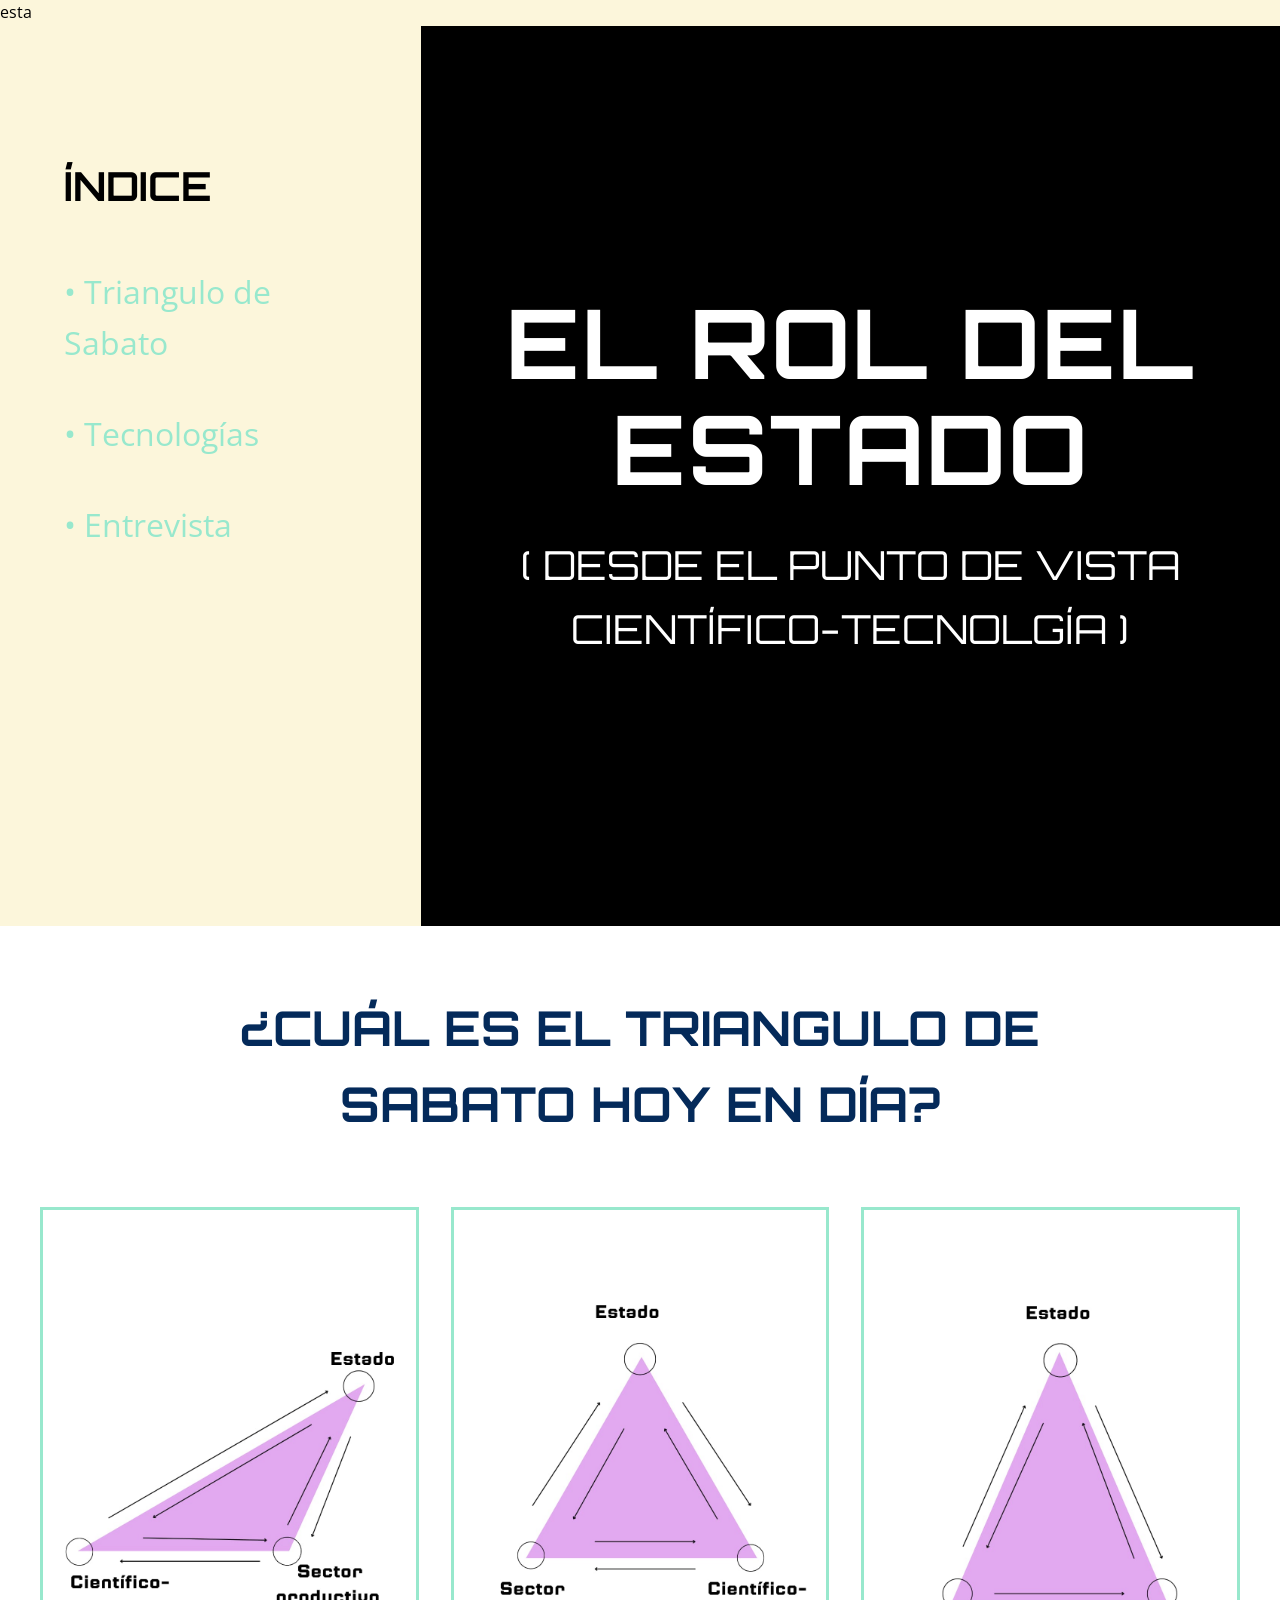
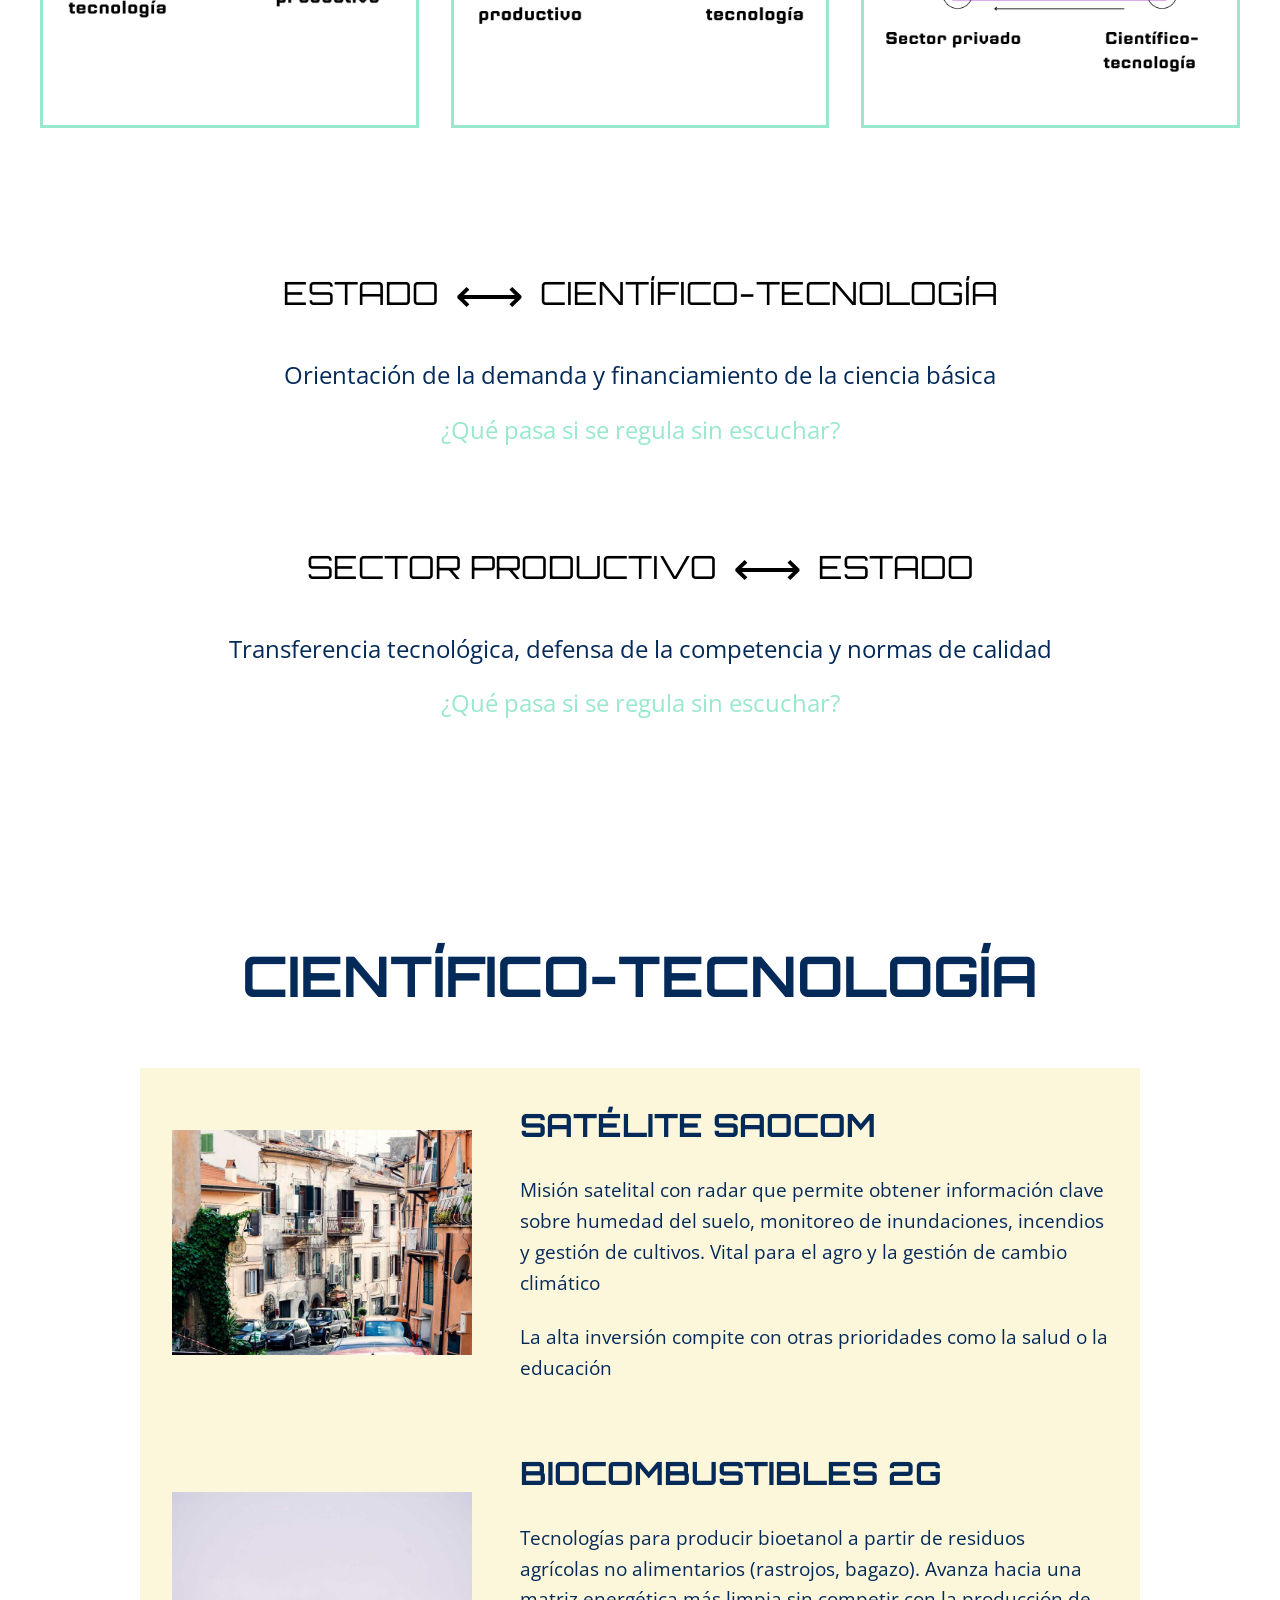
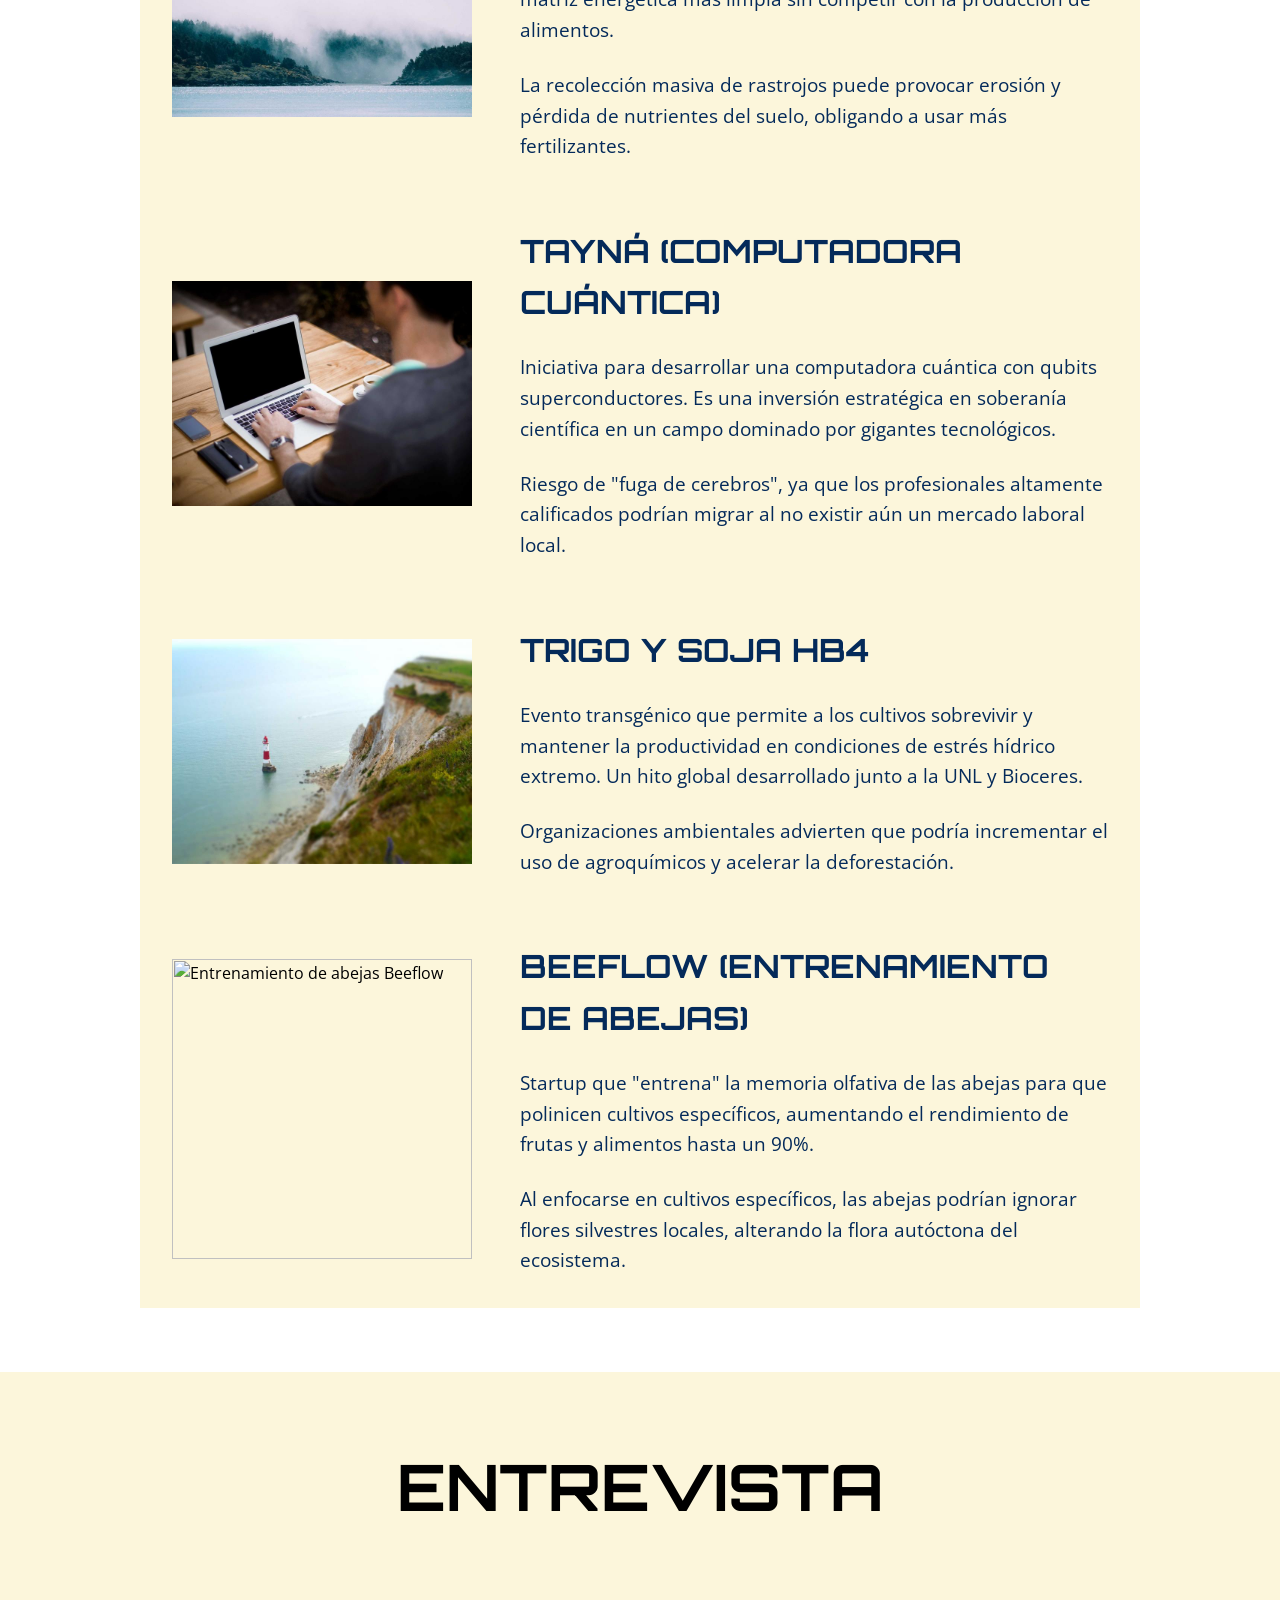
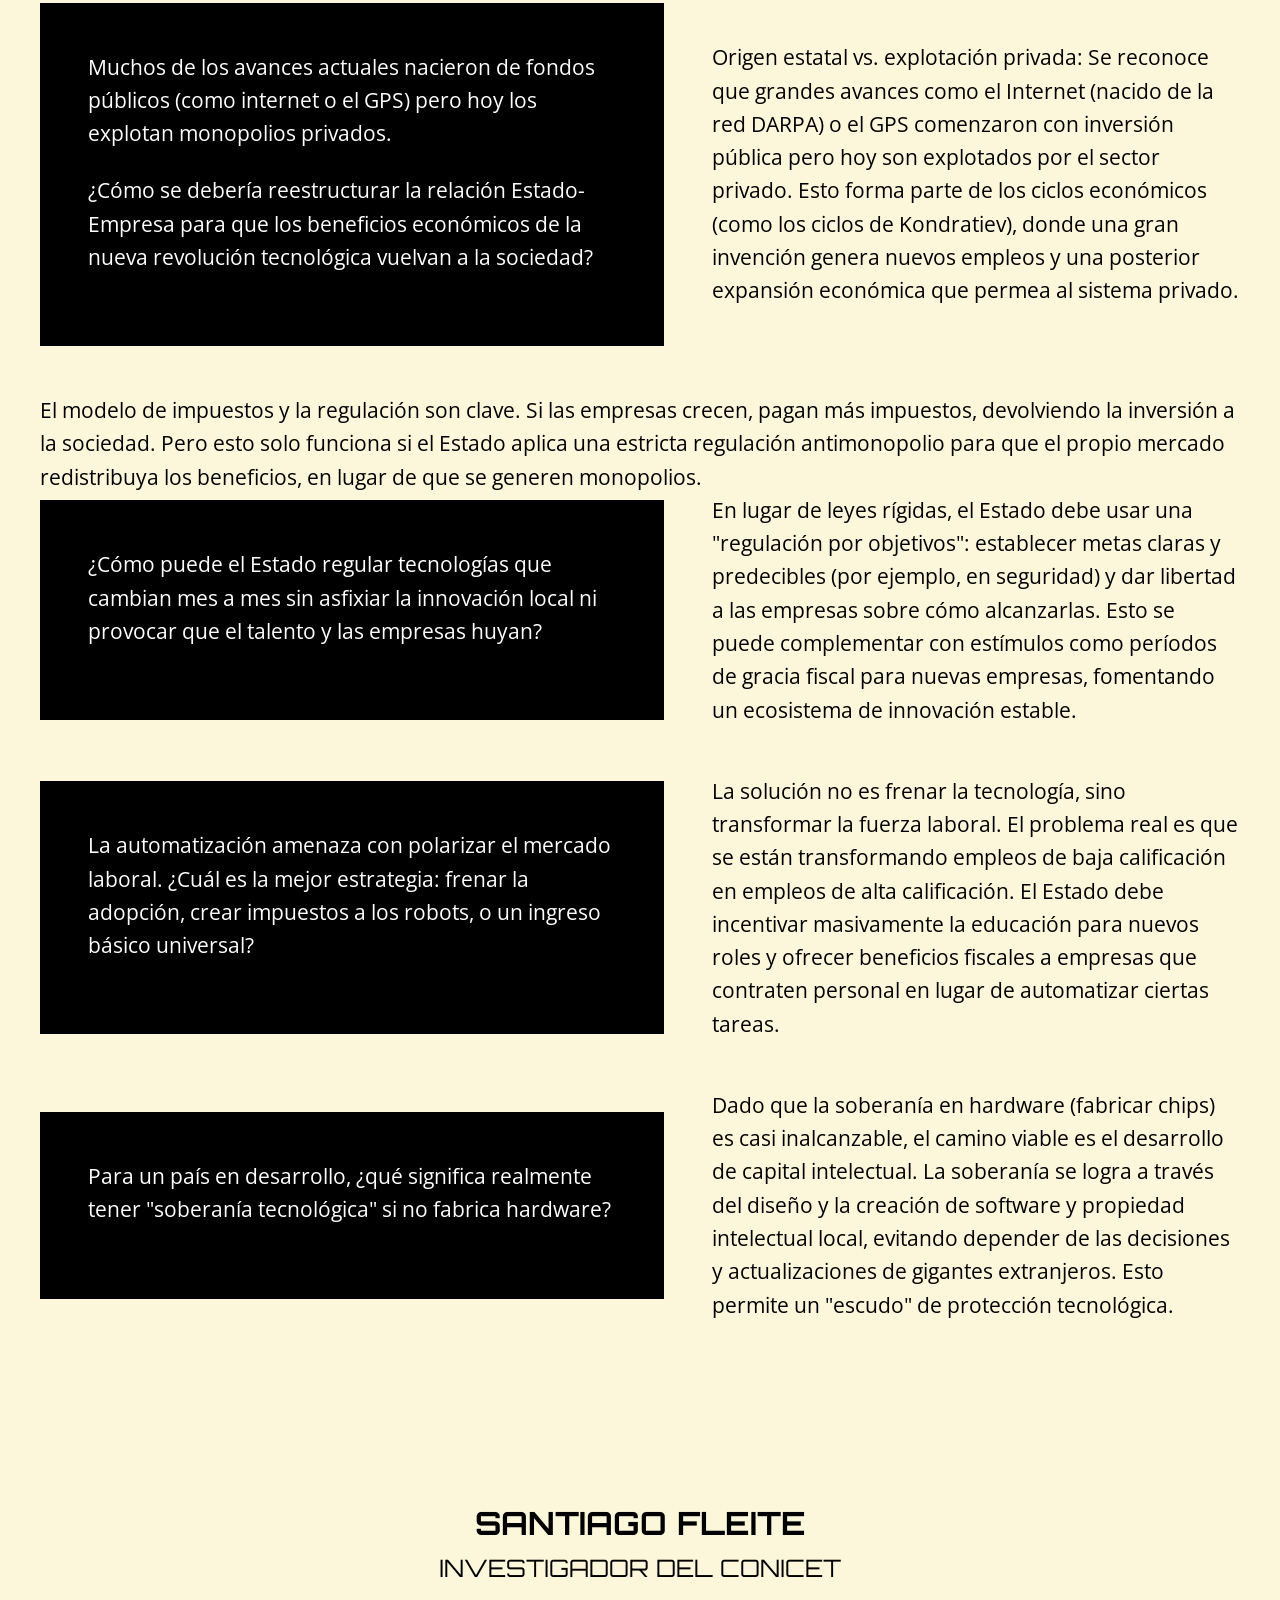
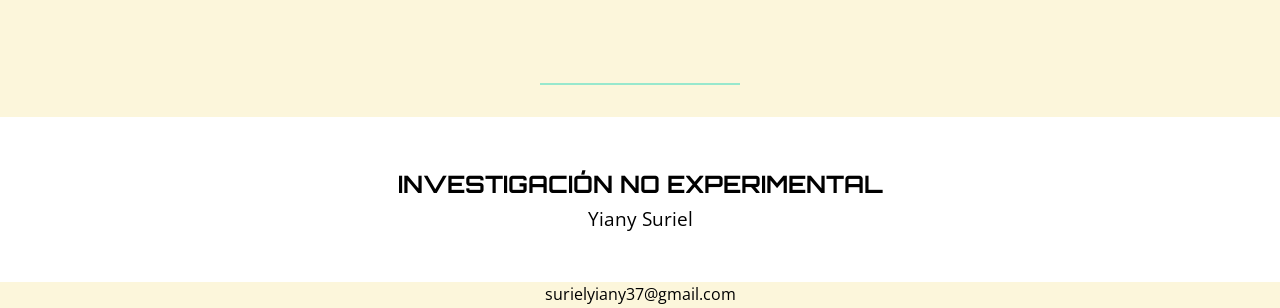
==== commit 37cd12fe: "Yiany7.html, con casi todo el contenido" ====
--- a/yiany_tecnologias/Yiany7.html
+++ b/yiany_tecnologias/Yiany7.html
@@ -123,18 +123,49 @@
             </div>
 
             <div class="texto-inferior">
-                <p>El modelo de impuestos: Una opción para retornar los beneficios a la sociedad es el sistema impositivo. Si las empresas privadas explotan estos avances, pagan más impuestos debido a su crecimiento económico, lo que permite al Estado recuperar la inversión y trasladarla a otros sectores (un crecimiento más que proporcional).</p>
-                <p>El problema de los monopolios: El sistema de impuestos anterior solo funciona de manera óptima en un mercado de "competencia perfecta" (donde oferentes y demandantes tienen el mismo peso). En la realidad esto no ocurre, por lo que se generan monopolios y asimetrías.</p>
+                <p>El modelo de impuestos y la regulación son clave. Si las empresas crecen, pagan más impuestos, devolviendo la inversión a la sociedad. Pero esto solo funciona si el Estado aplica una estricta regulación antimonopolio para que el propio mercado redistribuya los beneficios, en lugar de que se generen monopolios.</p>
             </div>
+
+            <div class="layout-asimetrico">
+                <div class="caja-negra">
+                    <p>¿Cómo puede el Estado regular tecnologías que cambian mes a mes sin asfixiar la innovación local ni provocar que el talento y las empresas huyan?</p>
+                </div>
+                <div class="texto-derecha">
+                    <p>En lugar de leyes rígidas, el Estado debe usar una "regulación por objetivos": establecer metas claras y predecibles (por ejemplo, en seguridad) y dar libertad a las empresas sobre cómo alcanzarlas. Esto se puede complementar con estímulos como períodos de gracia fiscal para nuevas empresas, fomentando un ecosistema de innovación estable.</p>
+                </div>
+            </div>
+
+            <div class="layout-asimetrico">
+                <div class="caja-negra">
+                    <p>La automatización amenaza con polarizar el mercado laboral. ¿Cuál es la mejor estrategia: frenar la adopción, crear impuestos a los robots, o un ingreso básico universal?</p>
+                </div>
+                <div class="texto-derecha">
+                    <p>La solución no es frenar la tecnología, sino transformar la fuerza laboral. El problema real es que se están transformando empleos de baja calificación en empleos de alta calificación. El Estado debe incentivar masivamente la educación para nuevos roles y ofrecer beneficios fiscales a empresas que contraten personal en lugar de automatizar ciertas tareas.</p>
+                </div>
+            </div>
+
+            <div class="layout-asimetrico">
+                <div class="caja-negra">
+                    <p>Para un país en desarrollo, ¿qué significa realmente tener "soberanía tecnológica" si no fabrica hardware?</p>
+                </div>
+                <div class="texto-derecha">
+                    <p>Dado que la soberanía en hardware (fabricar chips) es casi inalcanzable, el camino viable es el desarrollo de capital intelectual. La soberanía se logra a través del diseño y la creación de software y propiedad intelectual local, evitando depender de las decisiones y actualizaciones de gigantes extranjeros. Esto permite un "escudo" de protección tecnológica.</p>
+                </div>
+            </div>
+
         </section>
     </main>
 
     <!-- FOOTER -->
     <footer id="contacto">
-        <h3>SANTIAGO FLEITE</h3>
-        <p>INVESTIGADOR OFICIAL DEL CONICET</p>
-        <div class="separador"></div>
+        <h3>SANTIAGO FLEITE</h3> <!-- Reemplazar con el nombre real del entrevistado si es necesario -->
+        <p>INVESTIGADOR DEL CONICET</p>
+        
+        <!-- Separador visual -->
+        <div style="height: 2px; background-color: var(--color-menta); max-width: 200px; margin: 2rem auto;"></div>
+
         <h4>INVESTIGACIÓN NO EXPERIMENTAL</h4>
+        <p>Yiany Suriel</p>
         <p>surielyiany37@gmail.com</p>
     </footer>
 
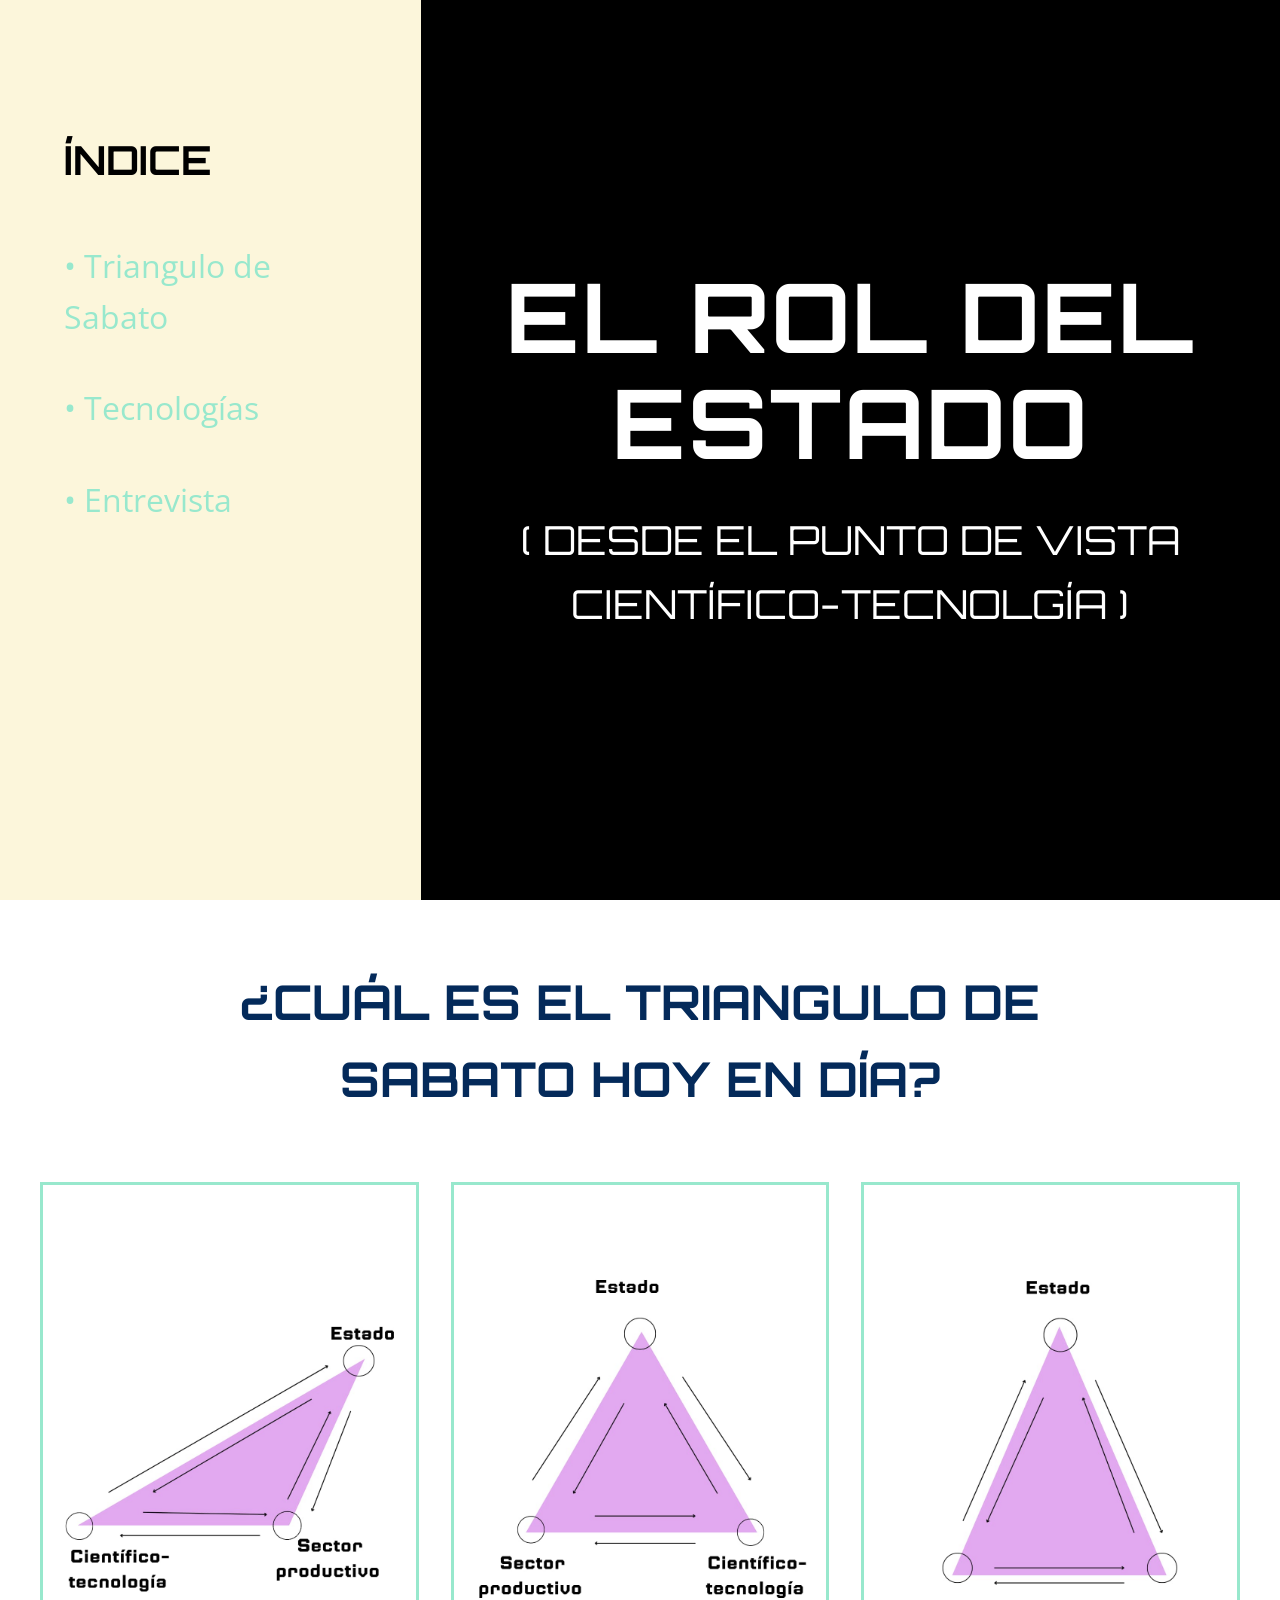
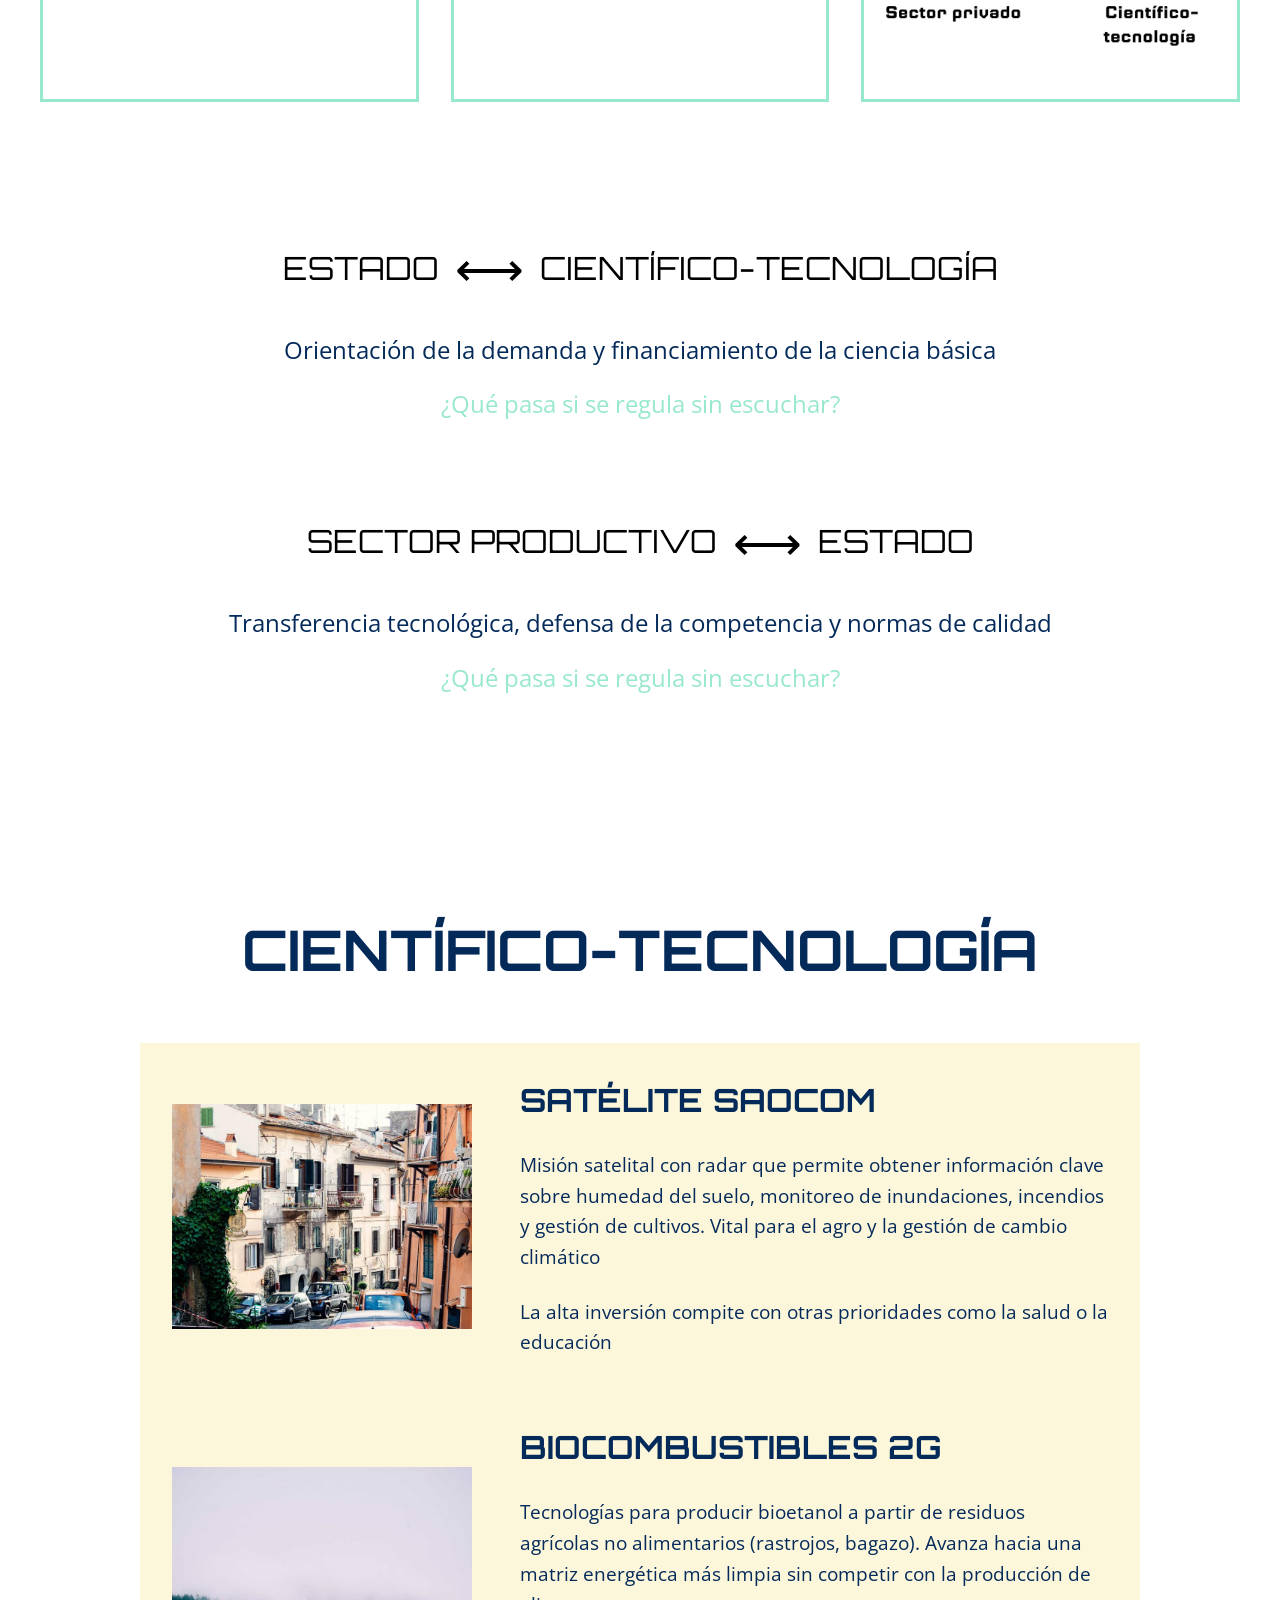
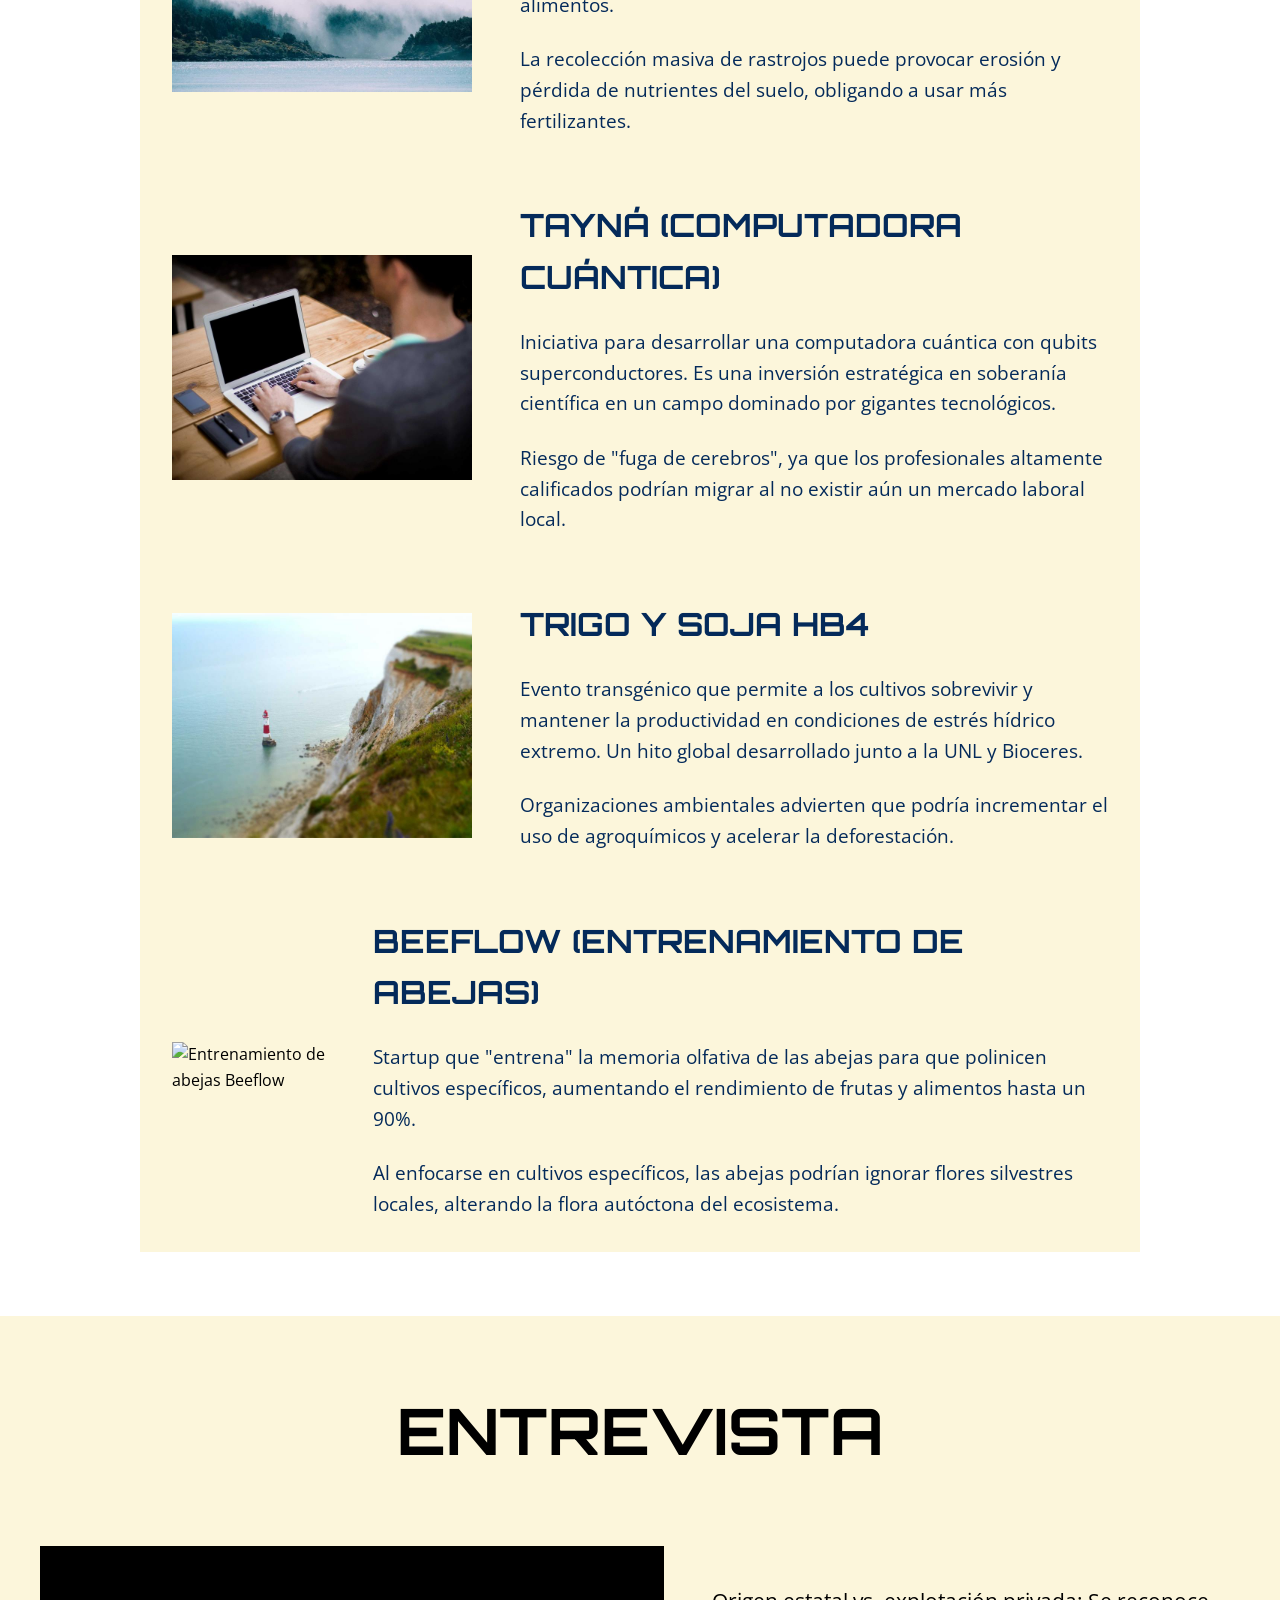
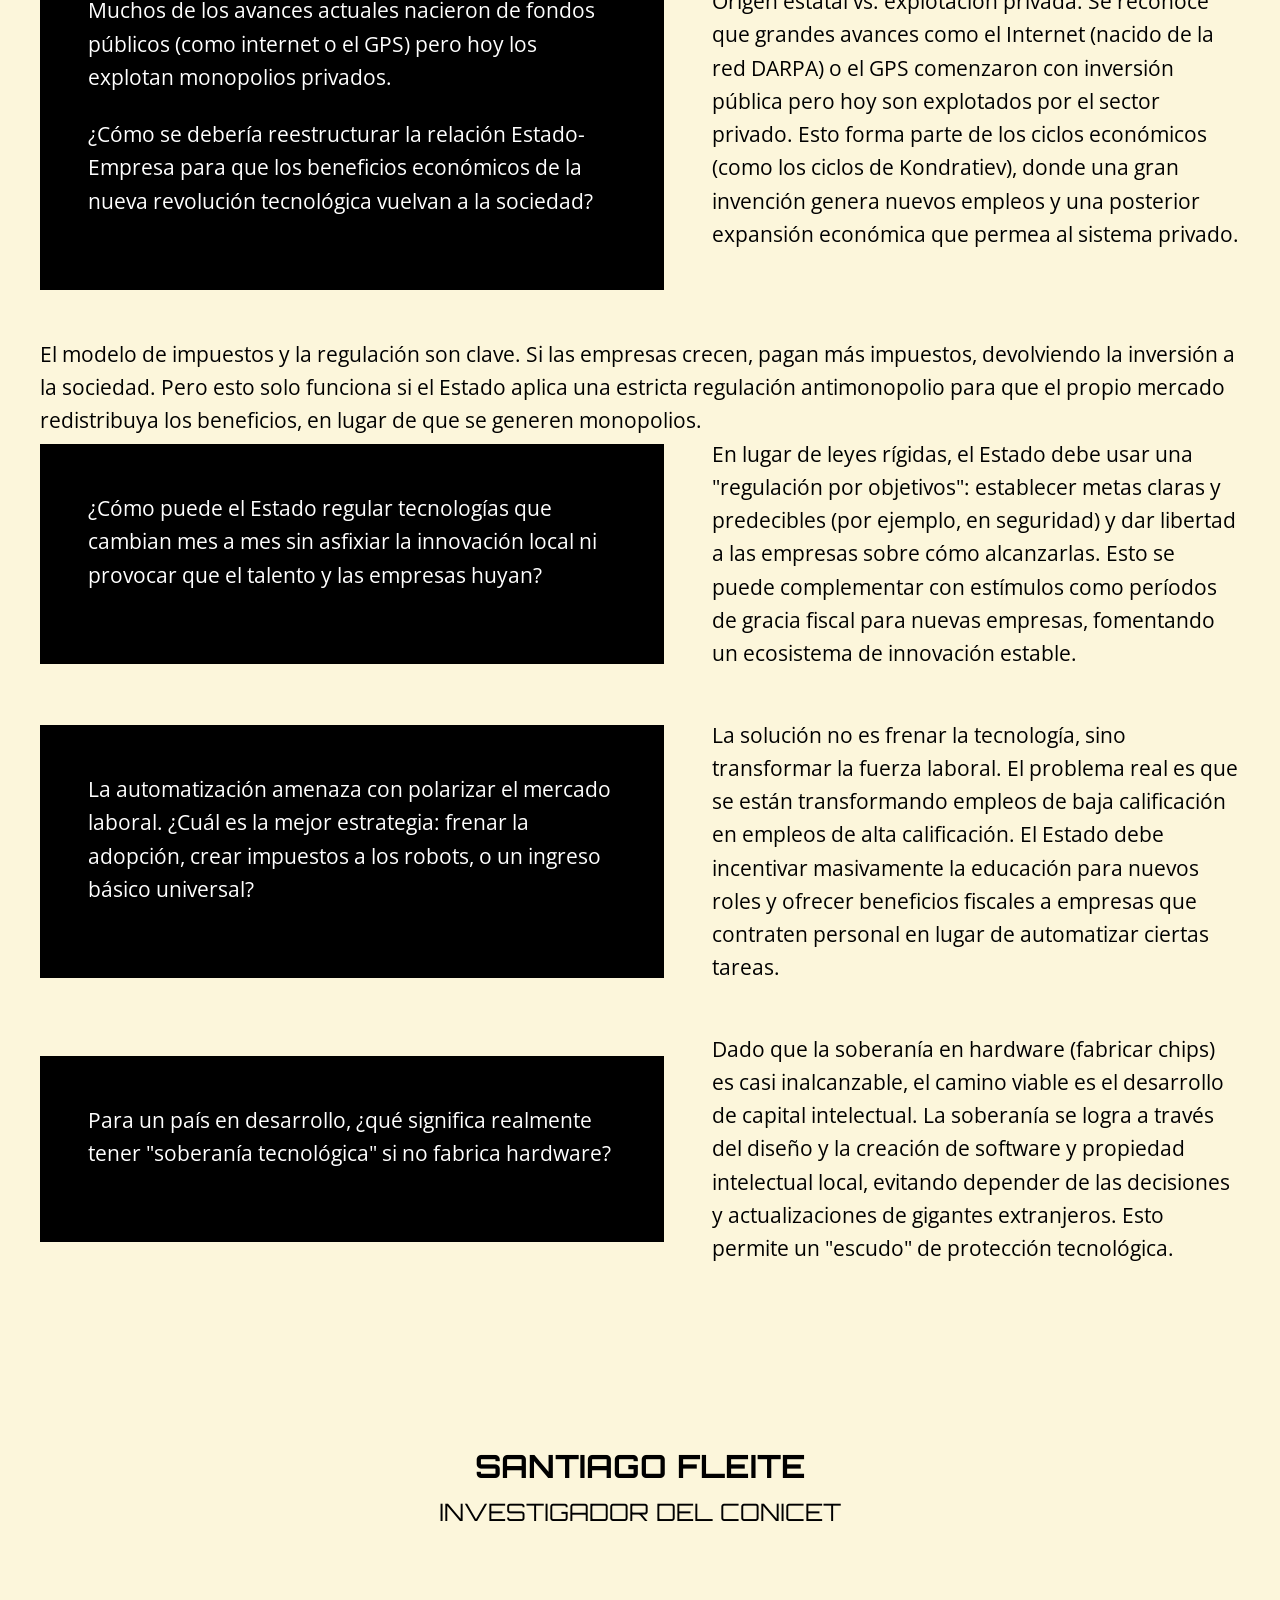
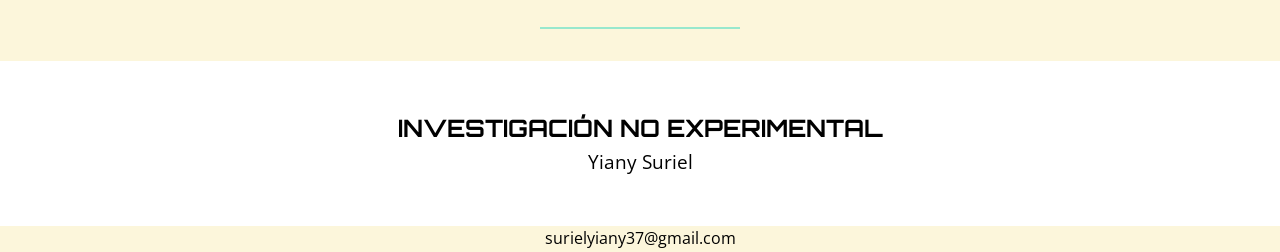
==== commit 46ed93bd: "agregando enlace de mail" ====
--- a/yiany_tecnologias/Yiany7.html
+++ b/yiany_tecnologias/Yiany7.html
@@ -1,4 +1,4 @@
-esta<!DOCTYPE html>
+<!DOCTYPE html>
 <html lang="es">
 <head>
     <meta charset="UTF-8">
@@ -166,7 +166,7 @@
 
         <h4>INVESTIGACIÓN NO EXPERIMENTAL</h4>
         <p>Yiany Suriel</p>
-        <p>surielyiany37@gmail.com</p>
+        <p><a href="mailto:surielyiany37@gmail.com">surielyiany37@gmail.com</a></p>
     </footer>
 
 </body>
